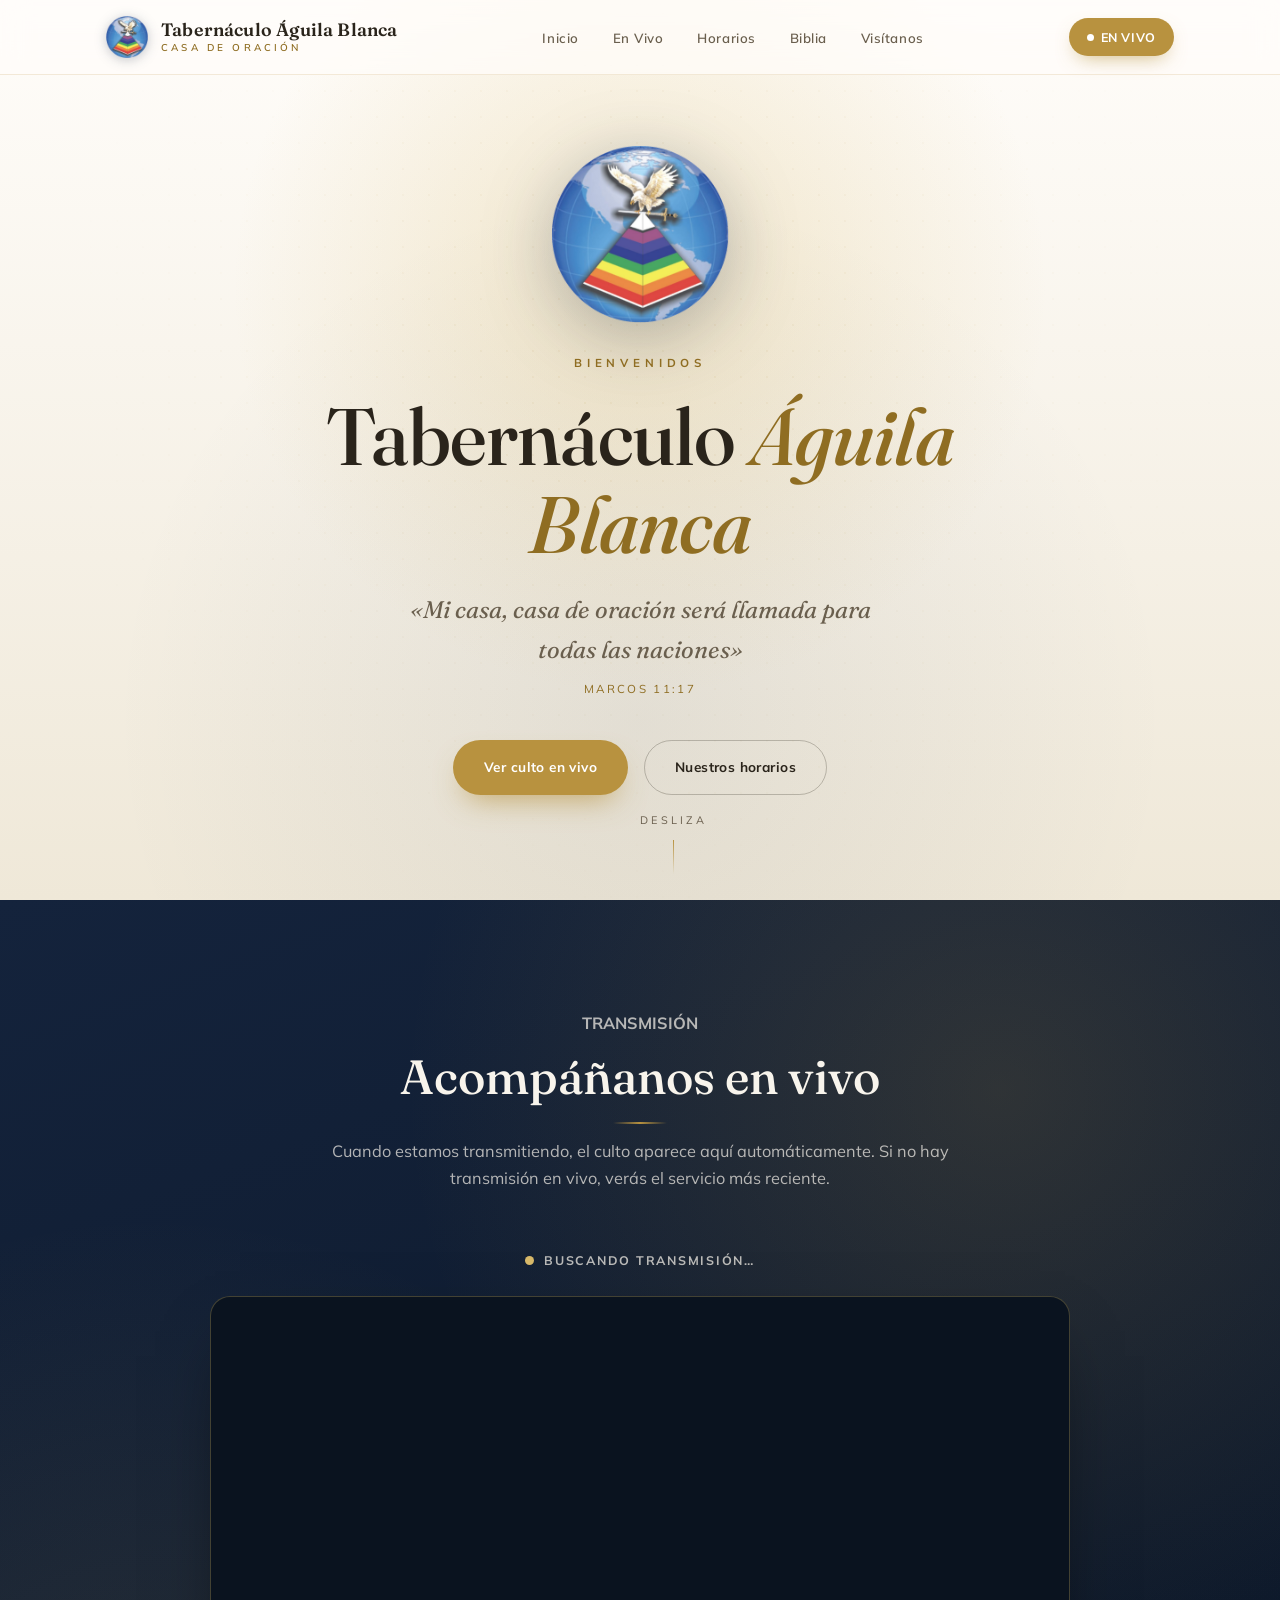
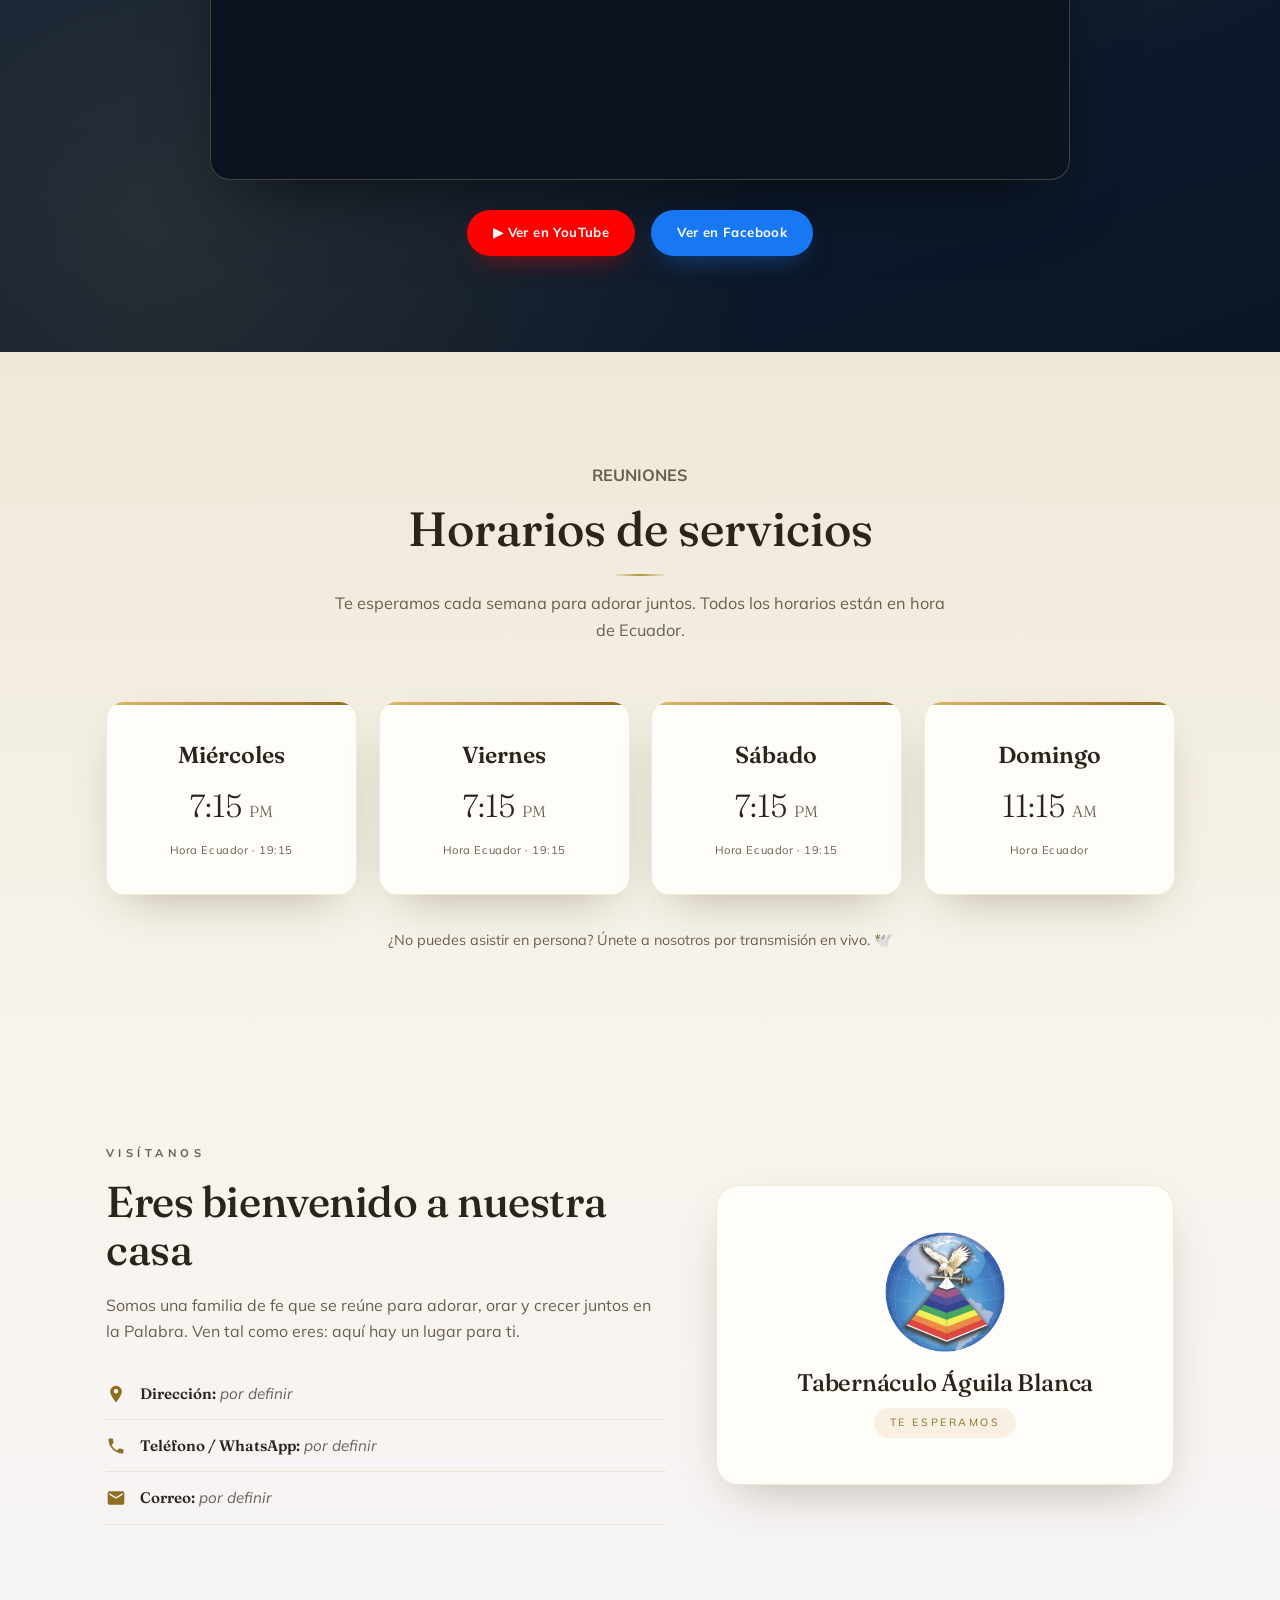
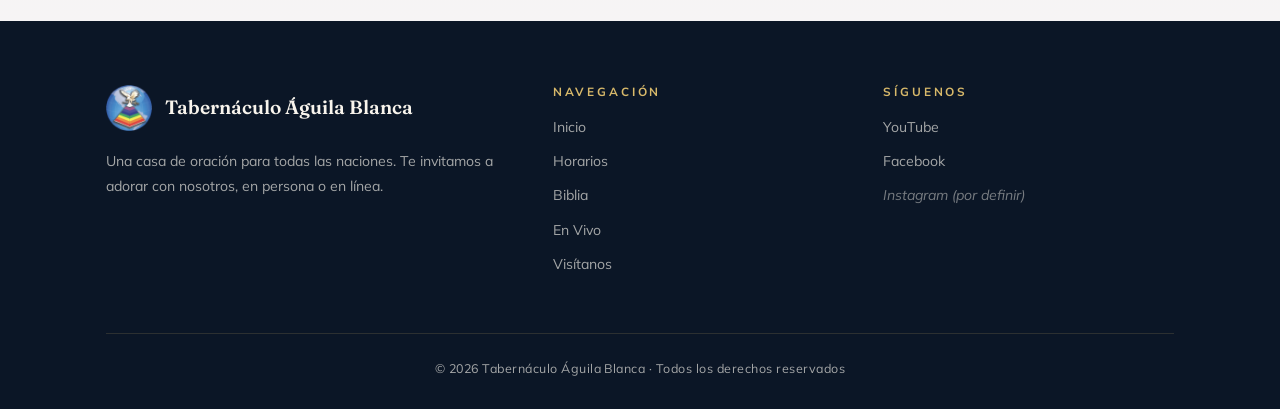
==== index.html @ 8d747c05 "1" ====
<!DOCTYPE html>
<html lang="es">
<head>
<meta charset="UTF-8">
<meta name="viewport" content="width=device-width, initial-scale=1.0">
<title>Tabernáculo Águila Blanca</title>
<link rel="preconnect" href="https://fonts.googleapis.com">
<link rel="preconnect" href="https://fonts.gstatic.com" crossorigin>
<link href="https://fonts.googleapis.com/css2?family=Fraunces:opsz,wght@9..144,300;9..144,400;9..144,500;9..144,600;9..144,700&family=Mulish:wght@300;400;500;600;700&display=swap" rel="stylesheet">
  <link rel="stylesheet" href="css/styles.css">
</head>
<body>

<header>
  <div class="wrap nav">
    <a href="#inicio" class="brand">
      <img src="assets/logo.png" alt="Logo Tabernáculo Águila Blanca">
      <span class="brand-name">Tabernáculo Águila Blanca<span>Casa de oración</span></span>
    </a>
    <nav>
      <ul>
        <li><a href="#inicio">Inicio</a></li>
        <li><a href="#envivo">En Vivo</a></li>
        <li><a href="#horarios">Horarios</a></li>
        <li><a href="biblia.html">Biblia</a></li>
        <li><a href="#visitanos">Visítanos</a></li>
      </ul>
    </nav>
    <a href="#envivo" class="nav-live"><span class="dot"></span> EN VIVO</a>
    <button class="menu-btn" aria-label="Menú">☰</button>
  </div>
</header>

<!-- HERO -->
<section class="hero" id="inicio">
  <div class="hero-inner">
    <img class="hero-logo" src="assets/logo.png" alt="Logo Tabernáculo Águila Blanca">
    <p class="eyebrow">Bienvenidos</p>
    <h1>Tabernáculo <em>Águila Blanca</em></h1>
    <p class="lema">«Mi casa, casa de oración será llamada para todas las naciones»
      <small>Marcos 11:17</small></p>
    <div class="hero-cta">
      <a href="#envivo" class="btn btn-primary">Ver culto en vivo</a>
      <a href="#horarios" class="btn btn-ghost">Nuestros horarios</a>
    </div>
  </div>
  <div class="scroll-hint">Desliza</div>
</section>

<!-- EN VIVO -->
<section class="section" id="envivo">
  <div class="wrap">
    <div class="sec-head reveal">
      <p class="sec-tag">Transmisión</p>
      <h2>Acompáñanos en vivo</h2>
      <div class="divider"></div>
      <p>Cuando estamos transmitiendo, el culto aparece aquí automáticamente. Si no hay transmisión en vivo, verás el servicio más reciente.</p>
    </div>

    <div class="live-status reveal" id="liveStatus">
      <span class="ls-dot"></span><span id="lsText">La transmisión aparecerá aquí</span>
    </div>

    <div class="player reveal">
      <div class="player-frame" id="playerFrame">
        <div class="player-ph" id="playerPh">
          <img src="assets/logo.png" alt="Tabernáculo Águila Blanca">
          <p>Aquí se mostrará el culto: en vivo cuando estemos transmitiendo, o la última prédica cuando el servicio haya terminado.</p>
        </div>
      </div>
    </div>

    <div class="live-actions reveal">
      <a href="#" class="live-btn yt" data-link="youtube">▶ Ver en YouTube</a>
      <a href="#" class="live-btn fb" data-link="facebook">Ver en Facebook</a>
    </div>
  </div>
</section>

<!-- HORARIOS -->
<section class="section" id="horarios">
  <div class="wrap">
    <div class="sec-head reveal">
      <p class="sec-tag">Reuniones</p>
      <h2>Horarios de servicios</h2>
      <div class="divider"></div>
      <p>Te esperamos cada semana para adorar juntos. Todos los horarios están en hora de Ecuador.</p>
    </div>
    <div class="sched">
      <div class="day reveal">
        <div class="dname">Miércoles</div>
        <div class="dtime">7:15 <span>PM</span></div>
        <div class="dzone">Hora Ecuador · 19:15</div>
      </div>
      <div class="day reveal">
        <div class="dname">Viernes</div>
        <div class="dtime">7:15 <span>PM</span></div>
        <div class="dzone">Hora Ecuador · 19:15</div>
      </div>
      <div class="day reveal">
        <div class="dname">Sábado</div>
        <div class="dtime">7:15 <span>PM</span></div>
        <div class="dzone">Hora Ecuador · 19:15</div>
      </div>
      <div class="day reveal">
        <div class="dname">Domingo</div>
        <div class="dtime">11:15 <span>AM</span></div>
        <div class="dzone">Hora Ecuador</div>
      </div>
    </div>
    <p class="sched-note reveal">¿No puedes asistir en persona? Únete a nosotros por transmisión en vivo. 🕊️</p>
  </div>
</section>

<!-- VISITANOS -->
<section class="section" id="visitanos">
  <div class="wrap">
    <div class="visit-grid">
      <div class="reveal">
        <p class="sec-tag">Visítanos</p>
        <h2>Eres bienvenido a nuestra casa</h2>
        <p>Somos una familia de fe que se reúne para adorar, orar y crecer juntos en la Palabra. Ven tal como eres: aquí hay un lugar para ti.</p>
        <ul class="visit-list">
          <li><svg viewBox="0 0 24 24"><path d="M12 2a7 7 0 0 0-7 7c0 5 7 13 7 13s7-8 7-13a7 7 0 0 0-7-7zm0 9.5A2.5 2.5 0 1 1 12 6a2.5 2.5 0 0 1 0 5.5z"/></svg> <span><b>Dirección:</b> <span class="placeholder">por definir</span></span></li>
          <li><svg viewBox="0 0 24 24"><path d="M6.6 10.8a15 15 0 0 0 6.6 6.6l2.2-2.2a1 1 0 0 1 1-.24 11 11 0 0 0 3.5.56 1 1 0 0 1 1 1V20a1 1 0 0 1-1 1A17 17 0 0 1 3 4a1 1 0 0 1 1-1h3.5a1 1 0 0 1 1 1 11 11 0 0 0 .56 3.5 1 1 0 0 1-.25 1z"/></svg> <span><b>Teléfono / WhatsApp:</b> <span class="placeholder">por definir</span></span></li>
          <li><svg viewBox="0 0 24 24"><path d="M20 4H4a2 2 0 0 0-2 2v12a2 2 0 0 0 2 2h16a2 2 0 0 0 2-2V6a2 2 0 0 0-2-2zm0 4-8 5-8-5V6l8 5 8-5z"/></svg> <span><b>Correo:</b> <span class="placeholder">por definir</span></span></li>
        </ul>
      </div>
      <div class="visit-card reveal">
        <img src="assets/logo.png" alt="Logo Tabernáculo Águila Blanca">
        <h3>Tabernáculo Águila Blanca</h3>
        <span class="pill">Te esperamos</span>
      </div>
    </div>
  </div>
</section>

<!-- FOOTER -->
<footer>
  <div class="wrap">
    <div class="foot-grid">
      <div>
        <div class="foot-brand">
          <img src="assets/logo.png" alt="Logo">
          <span class="fn">Tabernáculo Águila Blanca</span>
        </div>
        <p>Una casa de oración para todas las naciones. Te invitamos a adorar con nosotros, en persona o en línea.</p>
      </div>
      <div class="foot-col">
        <h4>Navegación</h4>
        <a href="#inicio">Inicio</a>
        <a href="#horarios">Horarios</a>
        <a href="biblia.html">Biblia</a>
        <a href="#envivo">En Vivo</a>
        <a href="#visitanos">Visítanos</a>
      </div>
      <div class="foot-col">
        <h4>Síguenos</h4>
        <a href="#" data-link="youtube">YouTube</a>
        <a href="#" data-link="facebook">Facebook</a>
        <a href="#" class="placeholder">Instagram (por definir)</a>
      </div>
    </div>
    <div class="foot-bottom">
      © <span id="year"></span> Tabernáculo Águila Blanca · Todos los derechos reservados
    </div>
  </div>
</footer>

<!-- MENÚ MÓVIL -->
<div class="mobile-nav" id="mobileNav" aria-hidden="true">
  <a href="#inicio"    class="mob-link">Inicio</a>
  <a href="#envivo"    class="mob-link">En Vivo</a>
  <a href="#horarios"  class="mob-link">Horarios</a>
  <a href="biblia.html" class="mob-link">Biblia</a>
  <a href="#visitanos" class="mob-link">Visítanos</a>
  <a href="#envivo"    class="mob-live"><span class="dot"></span> Ver en vivo</a>
</div>

<script src="js/main.js"></script>
</body>
</html>
---- css/styles.css ----
:root{
  --pearl-1:#EBE0C6;
  --pearl-2:#EFE8D8;
  --pearl-3:#F8F4EC;
  --pearl-4:#FFFDFA;
  --pearl-5:#F6F4F5;
  --ink:#2a241b;
  --ink-soft:#6a5f4e;
  --gold:#b8923f;
  --gold-deep:#8f6d22;
  --gold-light:#d8b96a;
  --navy:#14233c;
  --navy-2:#0b1626;
  --shadow:0 18px 50px -22px rgba(60,48,20,.4);
}
*{margin:0;padding:0;box-sizing:border-box}
html{scroll-behavior:smooth}
body{
  font-family:'Mulish',sans-serif;
  color:var(--ink);
  background:var(--pearl-3);
  line-height:1.65;
  overflow-x:hidden;
}
h1,h2,h3,h4{font-family:'Fraunces',serif;font-weight:500;line-height:1.1;letter-spacing:-.01em}
img{max-width:100%;display:block}
a{color:inherit;text-decoration:none}
.wrap{max-width:1120px;margin:0 auto;padding:0 26px}

/* ---------- HEADER ---------- */
header{
  position:fixed;top:0;left:0;right:0;z-index:50;
  background:rgba(255,253,250,.72);
  backdrop-filter:blur(14px);
  border-bottom:1px solid rgba(184,146,63,.16);
  transition:padding .3s ease;
}
.nav{display:flex;align-items:center;justify-content:space-between;height:74px}
.brand{display:flex;align-items:center;gap:13px}
.brand img{width:42px;height:42px;filter:drop-shadow(0 2px 6px rgba(20,35,60,.25))}
.brand-name{font-family:'Fraunces',serif;font-size:1.12rem;font-weight:600;letter-spacing:.01em;line-height:1.05}
.brand-name span{display:block;font-family:'Mulish',sans-serif;font-size:.62rem;font-weight:600;letter-spacing:.32em;text-transform:uppercase;color:var(--gold-deep);margin-top:2px}
nav ul{display:flex;gap:34px;list-style:none}
nav a{font-size:.83rem;font-weight:600;letter-spacing:.04em;color:var(--ink-soft);position:relative;padding:4px 0;transition:color .25s}
nav a::after{content:"";position:absolute;left:0;bottom:-2px;width:0;height:1.5px;background:var(--gold);transition:width .3s}
nav a:hover{color:var(--ink)}
nav a:hover::after{width:100%}
.nav-live{display:inline-flex;align-items:center;gap:7px;background:var(--gold);color:#fff;padding:9px 18px;border-radius:50px;font-size:.78rem;font-weight:700;letter-spacing:.05em;box-shadow:0 8px 20px -8px rgba(184,146,63,.7);transition:transform .25s,box-shadow .25s}
.nav-live:hover{transform:translateY(-2px);box-shadow:0 12px 26px -8px rgba(184,146,63,.8);color:#fff}
.nav-live .dot{width:7px;height:7px;border-radius:50%;background:#fff;animation:pulse 1.6s infinite}
@keyframes pulse{0%,100%{opacity:1}50%{opacity:.3}}
.menu-btn{display:none;background:none;border:none;cursor:pointer;font-size:1.5rem;color:var(--ink)}

/* ---------- HERO ---------- */
.hero{
  position:relative;
  min-height:100vh;
  display:flex;align-items:center;justify-content:center;text-align:center;
  padding:130px 26px 90px;
  background:
    radial-gradient(circle at 50% 32%, rgba(216,185,106,.30), transparent 46%),
    radial-gradient(circle at 50% 80%, rgba(20,35,60,.07), transparent 55%),
    linear-gradient(180deg,var(--pearl-4),var(--pearl-2));
  overflow:hidden;
}
.hero::before{
  content:"";position:absolute;inset:0;
  background-image:radial-gradient(rgba(184,146,63,.08) 1px,transparent 1px);
  background-size:26px 26px;
  -webkit-mask-image:radial-gradient(circle at 50% 40%,#000,transparent 70%);
  mask-image:radial-gradient(circle at 50% 40%,#000,transparent 70%);
}
.hero-inner{position:relative;z-index:2;max-width:760px}
.hero-logo{
  width:178px;height:178px;margin:0 auto 30px;
  filter:drop-shadow(0 14px 34px rgba(20,35,60,.28));
  animation:floaty 6s ease-in-out infinite,fadeUp 1s ease both;
}
@keyframes floaty{0%,100%{transform:translateY(0)}50%{transform:translateY(-12px)}}
.eyebrow{font-size:.72rem;font-weight:700;letter-spacing:.42em;text-transform:uppercase;color:var(--gold-deep);margin-bottom:20px;animation:fadeUp 1s .15s ease both}
.hero h1{font-size:clamp(2.6rem,7vw,5rem);font-weight:500;animation:fadeUp 1s .3s ease both}
.hero h1 em{font-style:italic;color:var(--gold-deep)}
.lema{font-family:'Fraunces',serif;font-style:italic;font-size:clamp(1.05rem,2.4vw,1.5rem);color:var(--ink-soft);margin:22px auto 0;max-width:520px;animation:fadeUp 1s .45s ease both}
.lema small{display:block;font-style:normal;font-family:'Mulish',sans-serif;font-size:.72rem;letter-spacing:.2em;text-transform:uppercase;color:var(--gold-deep);margin-top:10px}
.hero-cta{display:flex;gap:16px;justify-content:center;flex-wrap:wrap;margin-top:42px;animation:fadeUp 1s .6s ease both}
.btn{display:inline-flex;align-items:center;gap:9px;padding:15px 30px;border-radius:50px;font-weight:700;font-size:.85rem;letter-spacing:.03em;cursor:pointer;transition:transform .25s,box-shadow .25s,background .25s;border:1.5px solid transparent}
.btn-primary{background:var(--gold);color:#fff;box-shadow:0 14px 30px -12px rgba(184,146,63,.8)}
.btn-primary:hover{transform:translateY(-3px);box-shadow:0 18px 38px -12px rgba(184,146,63,.9);color:#fff}
.btn-ghost{background:transparent;border-color:rgba(42,36,27,.25);color:var(--ink)}
.btn-ghost:hover{transform:translateY(-3px);border-color:var(--gold);color:var(--gold-deep)}
@keyframes fadeUp{from{opacity:0;transform:translateY(26px)}to{opacity:1;transform:translateY(0)}}
.scroll-hint{position:absolute;bottom:26px;left:50%;transform:translateX(-50%);font-size:.68rem;letter-spacing:.3em;text-transform:uppercase;color:var(--ink-soft);z-index:2;animation:fadeUp 1s 1s ease both}
.scroll-hint::after{content:"";display:block;width:1px;height:34px;margin:10px auto 0;background:linear-gradient(var(--gold),transparent)}

/* ---------- SECTION SHELL ---------- */
section{position:relative}
.section{padding:96px 0}
.sec-head{text-align:center;max-width:620px;margin:0 auto 58px}
.sec-tag{font-size:.7rem;font-weight:700;letter-spacing:.4em;text-transform:uppercase;color:var(--gold-deep);margin-bottom:14px}
.sec-head h2{font-size:clamp(2rem,4.5vw,3rem)}
.sec-head p{color:var(--ink-soft);margin-top:14px;font-size:1.02rem}
.divider{width:54px;height:2px;background:linear-gradient(90deg,transparent,var(--gold),transparent);margin:18px auto 0}

/* ---------- HORARIOS ---------- */
#horarios{background:linear-gradient(180deg,var(--pearl-2),var(--pearl-3))}
.sched{display:grid;grid-template-columns:repeat(4,1fr);gap:22px}
.day{
  background:var(--pearl-4);
  border:1px solid rgba(184,146,63,.18);
  border-radius:18px;
  padding:34px 22px;
  text-align:center;
  position:relative;
  box-shadow:var(--shadow);
  transition:transform .35s,box-shadow .35s;
  overflow:hidden;
}
.day::before{content:"";position:absolute;top:0;left:0;right:0;height:3px;background:linear-gradient(90deg,var(--gold-light),var(--gold),var(--gold-deep))}
.day:hover{transform:translateY(-8px);box-shadow:0 28px 60px -24px rgba(60,48,20,.55)}
.day .dname{font-family:'Fraunces',serif;font-size:1.45rem;font-weight:600;margin-bottom:6px}
.day .dlabel{font-size:.66rem;letter-spacing:.24em;text-transform:uppercase;color:var(--gold-deep);margin-bottom:20px}
.day .dtime{font-family:'Fraunces',serif;font-size:2rem;font-weight:300;color:var(--ink)}
.day .dtime span{font-size:1rem;color:var(--ink-soft)}
.day .dzone{font-size:.7rem;color:var(--ink-soft);margin-top:8px;letter-spacing:.05em}
.sched-note{text-align:center;margin-top:34px;font-size:.9rem;color:var(--ink-soft)}

/* ---------- EN VIVO ---------- */
#envivo{
  background:linear-gradient(160deg,var(--navy),var(--navy-2));
  color:var(--pearl-3);
  overflow:hidden;
}
#envivo::before{
  content:"";position:absolute;inset:0;
  background:radial-gradient(circle at 78% 18%,rgba(184,146,63,.18),transparent 45%),
            radial-gradient(circle at 12% 88%,rgba(216,185,106,.12),transparent 42%);
}
#envivo .wrap{position:relative;z-index:2}
#envivo .sec-tag{color:var(--gold-light)}
#envivo .sec-head h2{color:var(--pearl-3)}
#envivo .sec-head p{color:rgba(248,244,236,.7)}
.live-grid{display:grid;grid-template-columns:1fr 1fr;gap:26px;max-width:760px;margin:0 auto}
.live-card{
  background:rgba(255,253,250,.05);
  border:1px solid rgba(216,185,106,.22);
  border-radius:20px;
  padding:40px 30px;
  text-align:center;
  transition:transform .35s,background .35s,border-color .35s;
}
.live-card:hover{transform:translateY(-6px);background:rgba(255,253,250,.09);border-color:var(--gold-light)}
.live-icon{width:58px;height:58px;margin:0 auto 20px;display:flex;align-items:center;justify-content:center;border-radius:50%;background:rgba(216,185,106,.14)}
.live-icon svg{width:30px;height:30px;fill:var(--gold-light)}
.live-card h3{font-size:1.4rem;color:var(--pearl-3);margin-bottom:8px}
.live-card p{font-size:.86rem;color:rgba(248,244,236,.6);margin-bottom:24px}
.live-btn{display:inline-flex;align-items:center;gap:8px;padding:12px 26px;border-radius:50px;font-weight:700;font-size:.82rem;letter-spacing:.03em;background:var(--gold);color:#fff;transition:transform .25s,box-shadow .25s}
.live-btn:hover{transform:translateY(-2px);box-shadow:0 12px 26px -10px rgba(216,185,106,.7);color:#fff}
.live-status{display:flex;align-items:center;justify-content:center;gap:10px;margin:0 auto 26px;font-size:.78rem;font-weight:700;letter-spacing:.14em;text-transform:uppercase;color:rgba(248,244,236,.72)}
.live-status .ls-dot{width:9px;height:9px;border-radius:50%;background:var(--gold-light)}
.live-status.is-live{color:#ff7a7a}
.live-status.is-live .ls-dot{background:#ff3b3b;animation:livePulse 1.4s infinite}
@keyframes livePulse{0%{box-shadow:0 0 0 0 rgba(255,59,59,.55)}70%{box-shadow:0 0 0 12px rgba(255,59,59,0)}100%{box-shadow:0 0 0 0 rgba(255,59,59,0)}}
.player{max-width:860px;margin:0 auto}
.player-frame{position:relative;width:100%;aspect-ratio:16/9;border-radius:20px;overflow:hidden;border:1px solid rgba(216,185,106,.28);box-shadow:0 30px 70px -30px rgba(0,0,0,.7);background:#0a131f}
.player-frame iframe{position:absolute;inset:0;width:100%;height:100%;border:0}
.player-ph{position:absolute;inset:0;display:flex;flex-direction:column;align-items:center;justify-content:center;text-align:center;padding:30px;gap:16px}
.player-ph img{width:84px;height:84px;opacity:.92;filter:drop-shadow(0 6px 16px rgba(0,0,0,.5))}
.player-ph p{font-size:.9rem;color:rgba(248,244,236,.6);max-width:380px;line-height:1.7}
.live-actions{display:flex;gap:16px;justify-content:center;flex-wrap:wrap;margin-top:30px}
.live-btn.yt{background:#ff0000;box-shadow:0 12px 26px -12px rgba(255,0,0,.55)}
.live-btn.yt:hover{box-shadow:0 16px 30px -12px rgba(255,0,0,.7)}
.live-btn.fb{background:#1877f2;box-shadow:0 12px 26px -12px rgba(24,119,242,.55)}
.live-btn.fb:hover{box-shadow:0 16px 30px -12px rgba(24,119,242,.7)}

/* ---------- VISITANOS ---------- */
#visitanos{background:linear-gradient(180deg,var(--pearl-3),var(--pearl-5))}
.visit-grid{display:grid;grid-template-columns:1.1fr .9fr;gap:50px;align-items:center}
.visit-grid h2{font-size:clamp(1.9rem,4vw,2.7rem);margin-bottom:18px}
.visit-grid p{color:var(--ink-soft);margin-bottom:16px}
.visit-list{list-style:none;margin-top:24px}
.visit-list li{display:flex;align-items:center;gap:14px;padding:13px 0;border-bottom:1px solid rgba(184,146,63,.16);font-size:.95rem}
.visit-list li b{font-family:'Fraunces',serif;font-weight:600}
.visit-list svg{width:20px;height:20px;fill:var(--gold-deep);flex-shrink:0}
.visit-card{
  background:var(--pearl-4);border:1px solid rgba(184,146,63,.2);
  border-radius:22px;padding:46px 36px;box-shadow:var(--shadow);text-align:center;
}
.visit-card img{width:120px;height:120px;margin:0 auto 18px}
.visit-card h3{font-size:1.5rem;margin-bottom:6px}
.visit-card .pill{display:inline-block;font-size:.66rem;letter-spacing:.24em;text-transform:uppercase;color:var(--gold-deep);background:rgba(184,146,63,.12);padding:6px 16px;border-radius:50px;margin-top:6px}

/* ---------- FOOTER ---------- */
footer{background:var(--navy-2);color:rgba(248,244,236,.65);padding:64px 0 30px}
.foot-grid{display:grid;grid-template-columns:1.4fr 1fr 1fr;gap:40px;margin-bottom:46px}
.foot-brand{display:flex;align-items:center;gap:13px;margin-bottom:18px}
.foot-brand img{width:46px;height:46px}
.foot-brand .fn{font-family:'Fraunces',serif;font-size:1.2rem;color:var(--pearl-3);font-weight:600}
footer p{font-size:.88rem;line-height:1.8}
.foot-col h4{color:var(--gold-light);font-family:'Mulish',sans-serif;font-size:.74rem;letter-spacing:.24em;text-transform:uppercase;margin-bottom:18px;font-weight:700}
.foot-col a{display:block;font-size:.88rem;margin-bottom:11px;color:rgba(248,244,236,.65);transition:color .25s}
.foot-col a:hover{color:var(--gold-light)}
.foot-bottom{border-top:1px solid rgba(216,185,106,.16);padding-top:24px;text-align:center;font-size:.78rem;letter-spacing:.04em}
.placeholder{opacity:.7;font-style:italic}

/* ─── PREMIUM REVEAL SYSTEM ─── */
.reveal {
  opacity: 0;
  transform: translateY(44px);
  transition:
    opacity 1.05s cubic-bezier(.16,1,.3,1),
    transform 1.15s cubic-bezier(.16,1,.3,1),
    filter 1s ease;
  will-change: opacity, transform;
}
.reveal.in { opacity: 1; transform: none !important; filter: none !important; }

/* Variantes */
.reveal.v-left  { transform: translateX(-64px); }
.reveal.v-right { transform: translateX(64px); }
.reveal.v-scale { transform: scale(0.88) translateY(16px); }
.reveal.v-blur  { filter: blur(12px); transform: translateY(22px); }
.reveal.v-fade  { transform: none; }

/* Hijos animados en stagger (dentro de sec-head) */
.ac {
  opacity: 0;
  transform: translateY(28px);
  transition:
    opacity .85s cubic-bezier(.16,1,.3,1),
    transform  .95s cubic-bezier(.16,1,.3,1),
    letter-spacing 1.2s cubic-bezier(.16,1,.3,1),
    filter .8s ease;
  will-change: opacity, transform;
}
.ac.in { opacity: 1; transform: none !important; filter: none !important; letter-spacing: inherit !important; }

/* sec-tag: letra comprimida al entrar */
.sec-tag.ac { letter-spacing: .7em; }

/* Divider: dibujado desde cero */
.divider {
  width: 0 !important;
  opacity: 0;
  transition: width 1.2s cubic-bezier(.16,1,.3,1) .15s, opacity .5s ease .15s;
}
.divider.in { width: 54px !important; opacity: 1; }

/* Hover 3-D suave en tarjetas de horario */
.day { transform-style: preserve-3d; transition: transform .5s cubic-bezier(.16,1,.3,1), box-shadow .5s ease; }
.day:hover { transform: translateY(-10px) rotateX(2deg); }

/* ═══════════════════════════════════════════════════════
   MENÚ MÓVIL
═══════════════════════════════════════════════════════ */
.mobile-nav {
  position: fixed;
  top: 74px; left: 0; right: 0;
  z-index: 48;
  background: rgba(255,253,250,.97);
  backdrop-filter: blur(20px);
  -webkit-backdrop-filter: blur(20px);
  border-bottom: 1px solid rgba(184,146,63,.15);
  padding: 0 26px;
  max-height: 0;
  overflow: hidden;
  transition: max-height .45s cubic-bezier(.16,1,.3,1);
  box-shadow: 0 18px 40px -10px rgba(60,48,20,.15);
}
.mobile-nav.open { max-height: 440px; }
.mob-link {
  display: block;
  padding: 15px 0;
  font-family: 'Fraunces', serif;
  font-size: 1.12rem;
  font-weight: 500;
  color: var(--ink);
  border-bottom: 1px solid rgba(184,146,63,.1);
  transition: color .2s, padding-left .25s;
}
.mob-link:hover { color: var(--gold-deep); padding-left: 8px; }
.mob-link:last-of-type { border-bottom: none; }
.mob-live {
  display: flex;
  align-items: center;
  justify-content: center;
  gap: 8px;
  margin: 18px 0 26px;
  padding: 14px;
  background: var(--gold);
  color: #fff;
  border-radius: 50px;
  font-size: .82rem;
  font-weight: 700;
  letter-spacing: .05em;
  box-shadow: 0 8px 20px -8px rgba(184,146,63,.7);
}

/* ═══════════════════════════════════════════════════════
   RESPONSIVE
═══════════════════════════════════════════════════════ */

/* Deshabilitar 3-D hover en táctil */
@media (hover: none) {
  .day:hover { transform: none; box-shadow: var(--shadow); }
  .live-card:hover { transform: none; }
  .btn-primary:hover, .btn-ghost:hover { transform: none; }
}

/* ── Tablet (≤ 900px) ── */
@media (max-width: 900px) {
  .section { padding: 80px 0; }
  .sched { grid-template-columns: repeat(2,1fr); gap: 18px; }
  .visit-grid { grid-template-columns: 1fr; gap: 36px; }
  .visit-card { max-width: 480px; margin: 0 auto; }
  .foot-grid { grid-template-columns: 1fr 1fr; }
}

/* ── Móvil grande (≤ 680px) ── */
@media (max-width: 680px) {
  /* Header */
  nav ul, .nav-live { display: none; }
  .menu-btn { display: flex; align-items: center; justify-content: center; }

  /* Hero */
  .hero { padding: 108px 22px 70px; }
  .hero-logo { width: 130px; height: 130px; margin-bottom: 22px; }
  .lema { font-size: 1.02rem; }
  .hero-cta { flex-direction: column; align-items: stretch; gap: 12px; padding: 0 20px; }
  .btn { justify-content: center; padding: 15px 22px; width: 100%; font-size: .9rem; }

  /* Secciones */
  .section { padding: 64px 0; }
  .sec-head { margin-bottom: 40px; }
  .sec-head h2 { font-size: clamp(1.75rem, 7vw, 2.2rem); }
  .sec-head p { font-size: .95rem; }

  /* Horarios */
  .sched { grid-template-columns: 1fr 1fr; gap: 13px; }
  .day { padding: 24px 16px; border-radius: 14px; }
  .day .dname { font-size: 1.15rem; }
  .day .dtime { font-size: 1.65rem; }

  /* En Vivo */
  .player-frame { border-radius: 14px; }
  .live-actions { flex-direction: column; align-items: stretch; gap: 10px; padding: 0 6px; }
  .live-btn { justify-content: center; }

  /* Visítanos */
  .visit-card { order: -1; padding: 34px 24px; }
  .visit-card img { width: 90px; height: 90px; }
  .visit-list li { font-size: .9rem; gap: 10px; }

  /* Footer */
  .foot-grid { grid-template-columns: 1fr; text-align: center; gap: 28px; }
  .foot-brand { justify-content: center; }
  footer { padding: 52px 0 24px; }

  /* Animaciones suavizadas en móvil */
  .reveal { transform: translateY(26px); }
  .reveal.v-left, .reveal.v-right { transform: translateY(26px); }
}

/* ── Móvil pequeño (≤ 480px) ── */
@media (max-width: 480px) {
  .wrap { padding: 0 18px; }
  .hero { padding: 96px 18px 60px; }
  .hero-logo { width: 108px; height: 108px; }
  .brand-name { font-size: 1rem; }
  .brand-name span { display: none; }

  /* Horarios: fila horizontal compacta */
  .sched { grid-template-columns: 1fr; gap: 10px; }
  .day {
    display: flex;
    flex-wrap: wrap;
    align-items: center;
    padding: 18px 20px;
    text-align: left;
    border-radius: 14px;
    gap: 2px 0;
  }
  .day .dname { flex: 1 0 60%; font-size: 1.05rem; margin-bottom: 0; }
  .day .dtime { flex: 0 0 auto; font-size: 1.55rem; font-weight: 400; text-align: right; }
  .day .dtime span { font-size: .85rem; }
  .day .dzone { flex: 1 0 100%; font-size: .64rem; }

  /* Secciones */
  .section { padding: 52px 0; }
  .sec-head { padding: 0 6px; margin-bottom: 32px; }

  /* En Vivo */
  .player { padding: 0 4px; }

  /* Footer */
  .foot-grid { gap: 22px; }
  .foot-col a { display: inline-block; margin: 0 5px 10px; }
  .foot-bottom { font-size: .72rem; }
}
/* ---------- BIBLIA ---------- */
#biblia{background:linear-gradient(180deg,var(--pearl-2),var(--pearl-4))}
.bible{max-width:820px;margin:0 auto}
.bible-bar{display:flex;justify-content:space-between;align-items:flex-end;gap:18px;flex-wrap:wrap;margin-bottom:22px}
.bible-selects{display:flex;gap:16px;flex-wrap:wrap}
.bsel{display:flex;flex-direction:column;gap:7px;font-size:.64rem;letter-spacing:.2em;text-transform:uppercase;color:var(--gold-deep);font-weight:700}
.bsel select{font-family:'Mulish',sans-serif;font-size:.98rem;letter-spacing:0;text-transform:none;color:var(--ink);background:var(--pearl-4);border:1px solid rgba(184,146,63,.32);border-radius:12px;padding:11px 16px;cursor:pointer;min-width:190px;font-weight:600;box-shadow:0 6px 16px -12px rgba(60,48,20,.45);transition:border-color .2s}
.bsel-chap select{min-width:90px}
.bsel select:focus{outline:none;border-color:var(--gold)}
.bible-nav{display:flex;gap:10px}
.bnav{width:46px;height:46px;border-radius:12px;border:1px solid rgba(184,146,63,.32);background:var(--pearl-4);color:var(--gold-deep);font-size:1.6rem;line-height:1;cursor:pointer;transition:.25s;box-shadow:0 6px 16px -12px rgba(60,48,20,.45)}
.bnav:hover{background:var(--gold);color:#fff;border-color:var(--gold);transform:translateY(-2px)}
.bnav:disabled{opacity:.35;cursor:default;transform:none;background:var(--pearl-4);color:var(--gold-deep)}
.bible-reader{background:var(--pearl-4);border:1px solid rgba(184,146,63,.2);border-radius:20px;padding:38px 42px;box-shadow:var(--shadow);max-height:620px;overflow-y:auto}
.bible-reader::-webkit-scrollbar{width:10px}
.bible-reader::-webkit-scrollbar-thumb{background:rgba(184,146,63,.4);border-radius:10px}
.bible-ref{font-family:'Fraunces',serif;font-size:1.7rem;font-weight:600;margin-bottom:24px;color:var(--ink);border-bottom:1px solid rgba(184,146,63,.2);padding-bottom:14px}
.verse{margin-bottom:13px;font-size:1.07rem;line-height:1.85;color:#3a3329}
.verse .vn{font-family:'Fraunces',serif;font-weight:600;color:var(--gold-deep);font-size:.72rem;vertical-align:super;margin-right:7px}
.bible-loading{text-align:center;color:var(--ink-soft);padding:50px 0;font-style:italic}
.bible-foot{text-align:center;font-size:.76rem;color:var(--ink-soft);margin-top:16px;letter-spacing:.03em}
@media(max-width:560px){
  .bible-bar{flex-direction:column;align-items:stretch}
  .bible-selects{flex-direction:column}
  .bsel select,.bsel-chap select{min-width:0;width:100%}
  .bible-nav{justify-content:center}
  .bible-reader{padding:28px 22px}
}

/* ---------- PÁGINA BIBLIA ---------- */
.bible-page{padding-top:128px;min-height:100vh}
nav a.active{color:var(--ink)}
nav a.active::after{width:100%}


/* =========================================
   BARRA DE NAVEGACIÓN DE LA BIBLIA
========================================= */

/* Contenedor principal: estilo de "panel de control" */
.bible-bar {
  display: flex;
  flex-wrap: wrap;
  justify-content: space-between;
  align-items: center;
  background-color: #ffffff;
  padding: 20px 30px;
  border-radius: 12px;
  box-shadow: 0 8px 24px rgba(0, 0, 0, 0.04);
  border: 1px solid #eaeaea;
  margin-bottom: 30px;
  gap: 20px;
}

/* Contenedor de los selectores (Libro y Capítulo) */
/* =========================================
   SELECTOR PERSONALIZADO (CUSTOM SELECT)
========================================= */

/* Ocultar el select original por completo */
.bsel select {
  display: none;
}

/* Contenedor del nuevo selector */
.custom-select-wrapper {
  position: relative;
  user-select: none;
  width: 100%;
  margin-top: 8px;
}

/* La "caja" que el usuario ve y hace clic */
.custom-select {
  background-color: #fbfbfb;
  border: 1px solid #ddd;
  border-radius: 8px;
  padding: 12px 45px 12px 16px;
  font-family: 'Fraunces', serif;
  font-size: 1.15rem;
  font-weight: 500;
  color: #222;
  cursor: pointer;
  transition: all 0.3s ease;
  position: relative;
  white-space: nowrap;
  overflow: hidden;
  text-overflow: ellipsis;
}

/* Efecto hover de la caja */
.custom-select:hover {
  border-color: #444;
  background-color: #fff;
}

/* Flecha animada (SVG) */
.custom-select::after {
  content: '';
  position: absolute;
  right: 16px;
  top: 50%;
  transform: translateY(-50%);
  width: 16px;
  height: 16px;
  /* Icono de flecha limpio */
  background-image: url("data:image/svg+xml;charset=US-ASCII,%3Csvg%20xmlns%3D%22http%3A%2F%2Fwww.w3.org%2F2000%2Fsvg%22%20width%3D%2224%22%20height%3D%2224%22%20viewBox%3D%220%200%2024%2024%22%20fill%3D%22none%22%20stroke%3D%22%23555%22%20stroke-width%3D%222%22%20stroke-linecap%3D%22round%22%20stroke-linejoin%3D%22round%22%3E%3Cpolyline%20points%3D%226%209%2012%2015%2018%209%22%3E%3C%2Fpolyline%3E%3C%2Fsvg%3E");
  background-size: cover;
  transition: transform 0.3s ease;
}

/* Girar flecha al abrir */
.custom-select.open::after {
  transform: translateY(-50%) rotate(180deg);
}

/* EL MENÚ DESPLEGABLE (La lista bonita) */
.custom-options {
  position: absolute;
  top: 100%;
  left: 0;
  min-width: 100%;
  background-color: #ffffff;
  border: 1px solid #eaeaea;
  border-radius: 8px;
  margin-top: 8px;
  box-shadow: 0 10px 30px rgba(0,0,0,0.1);
  z-index: 99;
  max-height: 320px;
  overflow-y: auto;
  opacity: 0;
  visibility: hidden;
  transform: translateY(-10px);
  transition: all 0.2s ease;
}

/* Mostrar el menú */
.custom-options.open {
  opacity: 1;
  visibility: visible;
  transform: translateY(0);
}

/* Cada libro/capítulo dentro de la lista */
.custom-option {
  padding: 12px 18px;
  font-family: 'Fraunces', serif;
  font-size: 1.1rem;
  color: #444;
  cursor: pointer;
  transition: background 0.2s ease, color 0.2s ease, padding-left 0.2s ease;
  border-bottom: 1px solid #f5f5f5;
}

.custom-option:last-child {
  border-bottom: none;
}

/* Efecto al pasar el ratón por los libros (puedes ajustar este color) */
.custom-option:hover {
  background-color: #f9f4ed; /* Un tono crema elegante */
  color: #8c6b32; /* Tono dorado/bronce */
  padding-left: 24px; /* Pequeño salto a la derecha al hacer hover */
}

/* Scrollbar personalizado para la lista */
.custom-options::-webkit-scrollbar {
  width: 6px;
}
.custom-options::-webkit-scrollbar-track {
  background: #f1f1f1;
  border-radius: 0 8px 8px 0;
}
.custom-options::-webkit-scrollbar-thumb {
  background: #ccc;
  border-radius: 10px;
}
.custom-options::-webkit-scrollbar-thumb:hover {
  background: #aaa;
}

/* Estilo de las etiquetas (labels) */
.bsel {
  display: flex;
  flex-direction: column;
  font-family: 'Mulish', sans-serif;
  font-size: 0.8rem;
  font-weight: 700;
  color: #888;
  text-transform: uppercase;
  letter-spacing: 1px;
}

/* Personalización profunda de los <select> */
.bsel select {
  /* Elimina el estilo feo por defecto de Windows/Mac/Móvil */
  appearance: none;
  -webkit-appearance: none;
  -moz-appearance: none;
  
  /* Diseño del cajón */
  background-color: #fbfbfb;
  border: 1px solid #ddd;
  border-radius: 8px;
  padding: 12px 45px 12px 16px;
  margin-top: 8px;
  
  /* Tipografía: Fraunces da un toque elegante y bíblico */
  font-family: 'Fraunces', serif;
  font-size: 1.15rem;
  font-weight: 500;
  color: #222;
  cursor: pointer;
  transition: all 0.3s ease;
  
  /* Flecha personalizada dibujada con SVG */
  background-image: url("data:image/svg+xml;charset=US-ASCII,%3Csvg%20xmlns%3D%22http%3A%2F%2Fwww.w3.org%2F2000%2Fsvg%22%20width%3D%2224%22%20height%3D%2224%22%20viewBox%3D%220%200%2024%2024%22%20fill%3D%22none%22%20stroke%3D%22%23555%22%20stroke-width%3D%222%22%20stroke-linecap%3D%22round%22%20stroke-linejoin%3D%22round%22%3E%3Cpolyline%20points%3D%226%209%2012%2015%2018%209%22%3E%3C%2Fpolyline%3E%3C%2Fsvg%3E");
  background-repeat: no-repeat;
  background-position: right 16px center;
  background-size: 16px;
}

/* Efectos al pasar el ratón o hacer clic en el select */
.bsel select:hover,
.bsel select:focus {
  border-color: #444;
  outline: none;
  background-color: #fff;
  box-shadow: 0 0 0 3px rgba(0, 0, 0, 0.05);
}

/* Botones de navegación (Anterior / Siguiente) */
.bible-nav {
  display: flex;
  gap: 12px;
}

.bnav {
  background-color: #f4f4f4;
  border: 1px solid #ddd;
  border-radius: 50%;
  width: 48px;
  height: 48px;
  font-size: 1.5rem;
  display: flex;
  align-items: center;
  justify-content: center;
  color: #444;
  cursor: pointer;
  transition: all 0.3s ease;
  font-family: 'Mulish', sans-serif;
  line-height: 1;
}

.bnav:hover {
  background-color: #222;
  color: #fff;
  border-color: #222;
  transform: translateY(-2px); /* Pequeño salto visual */
}

/* Ajustes para teléfonos móviles */
@media (max-width: 600px) {
  .bible-bar {
    flex-direction: column;
    align-items: stretch;
    padding: 15px;
  }
  
  .bible-selects {
    flex-direction: column;
    gap: 15px;
  }
  
  .bible-nav {
    justify-content: space-between;
    margin-top: 10px;
  }
  
  .bnav {
    flex: 1;
    border-radius: 8px; /* Botones cuadrados en móvil para que sean más fáciles de tocar */
  }
}

/* Asegurar que el label no corte la lista desplegable */
.bsel {
  overflow: visible !important;
}

/* Darle prioridad visual (z-index) alta al contenedor */
.custom-select-wrapper {
  position: relative;
  user-select: none;
  width: 100%;
  margin-top: 8px;
  z-index: 100;
}

/* Selector de libro: ancho mínimo para que no se corten los nombres */
.bsel:not(.bsel-chap) {
  min-width: 230px;
}

/* Versículos clicables */
.verse {
  cursor: pointer;
  border-radius: 8px;
  padding: 4px 8px;
  margin-left: -8px;
  transition: background 0.2s ease;
}
.verse:hover {
  background: rgba(184,146,63,.1);
}

/* =========================================
   LECTOR INMERSIVO — PAGINADO HORIZONTAL
========================================= */
.reader-fullscreen {
  position: fixed;
  inset: 0;
  z-index: 999;
  background: var(--navy-2);
  display: flex;
  flex-direction: column;
  opacity: 0;
  visibility: hidden;
  transition: opacity 0.35s ease, visibility 0.35s ease;
}
.reader-fullscreen.open { opacity: 1; visibility: visible; }
.reader-fullscreen:fullscreen,
.reader-fullscreen:-webkit-full-screen { width: 100vw; height: 100vh; background: var(--navy-2); }

/* Cerrar */
.rfs-close {
  position: absolute;
  top: 18px;
  right: 22px;
  z-index: 20;
  background: rgba(255,255,255,.07);
  border: 1px solid rgba(255,255,255,.12);
  border-radius: 50%;
  width: 40px;
  height: 40px;
  font-size: 1rem;
  color: rgba(255,255,255,.45);
  cursor: pointer;
  display: flex;
  align-items: center;
  justify-content: center;
  transition: background .2s, color .2s;
}
.rfs-close:hover { background: rgba(184,146,63,.22); color: #fff; border-color: rgba(184,146,63,.4); }

/* Zona de scroll vertical */
.rfs-body {
  flex: 1;
  overflow-y: auto;
  overflow-x: hidden;
}
.rfs-body::-webkit-scrollbar { width: 4px; }
.rfs-body::-webkit-scrollbar-thumb { background: rgba(184,146,63,.22); border-radius: 10px; }

/* Texto a pantalla casi completa */
.rfs-inner {
  max-width: 100%;
  margin: 0;
  padding: 64px 6vw 140px;
}

/* Título del capítulo */
.rfs-inner .bible-ref {
  font-family: 'Mulish', sans-serif;
  font-size: .7rem;
  font-weight: 700;
  letter-spacing: .25em;
  text-transform: uppercase;
  color: rgba(184,146,63,.6);
  border: none;
  padding: 0;
  margin-bottom: 60px;
}

/* Versículos — texto gigante y justificado */
.rfs-inner .verse {
  font-family: 'Fraunces', serif;
  font-size: clamp(2rem, 4.2vw, 4rem);
  font-weight: 300;
  line-height: 1.3;
  text-align: justify;
  color: rgba(255,253,245,.55);
  margin: 0;
  padding: 28px 0;
  cursor: default;
  transition: color .3s;
  border: none;
  background: none;
  border-radius: 0;
  margin-left: 0;
}
.rfs-inner .verse + .verse {
  border-top: 1px solid rgba(255,255,255,.04);
}
.rfs-inner .verse:hover { color: rgba(255,253,245,.75); background: none; }
.rfs-inner .verse.fs-active { color: rgba(255,253,245,.92); }
.rfs-inner .verse.fs-active .vn { color: var(--gold); opacity: .9; }

/* Número de versículo */
.rfs-inner .verse .vn {
  font-family: 'Fraunces', serif;
  font-weight: 500;
  color: rgba(255,253,245,.35);
  font-size: .28em;
  vertical-align: super;
  margin-right: .2em;
  transition: color .3s, opacity .3s;
  letter-spacing: 0;
}

/* Footer fijo */
.rfs-footer {
  position: absolute;
  bottom: 0;
  left: 0;
  right: 0;
  padding: 40px 6vw 24px;
  background: linear-gradient(to top, rgba(11,22,38,1) 50%, transparent);
  pointer-events: none;
  flex-shrink: 0;
}
.rfs-footer-ref {
  font-family: 'Mulish', sans-serif;
  font-size: .72rem;
  font-weight: 600;
  letter-spacing: .08em;
  color: rgba(255,253,245,.18);
  text-transform: uppercase;
}

@media (max-width: 700px) {
  .rfs-inner { padding: 54px 5vw 110px; }
  .rfs-inner .verse { font-size: clamp(1.6rem, 6vw, 2.4rem); padding: 20px 0; }
  .rfs-footer { padding: 28px 5vw 18px; }
}
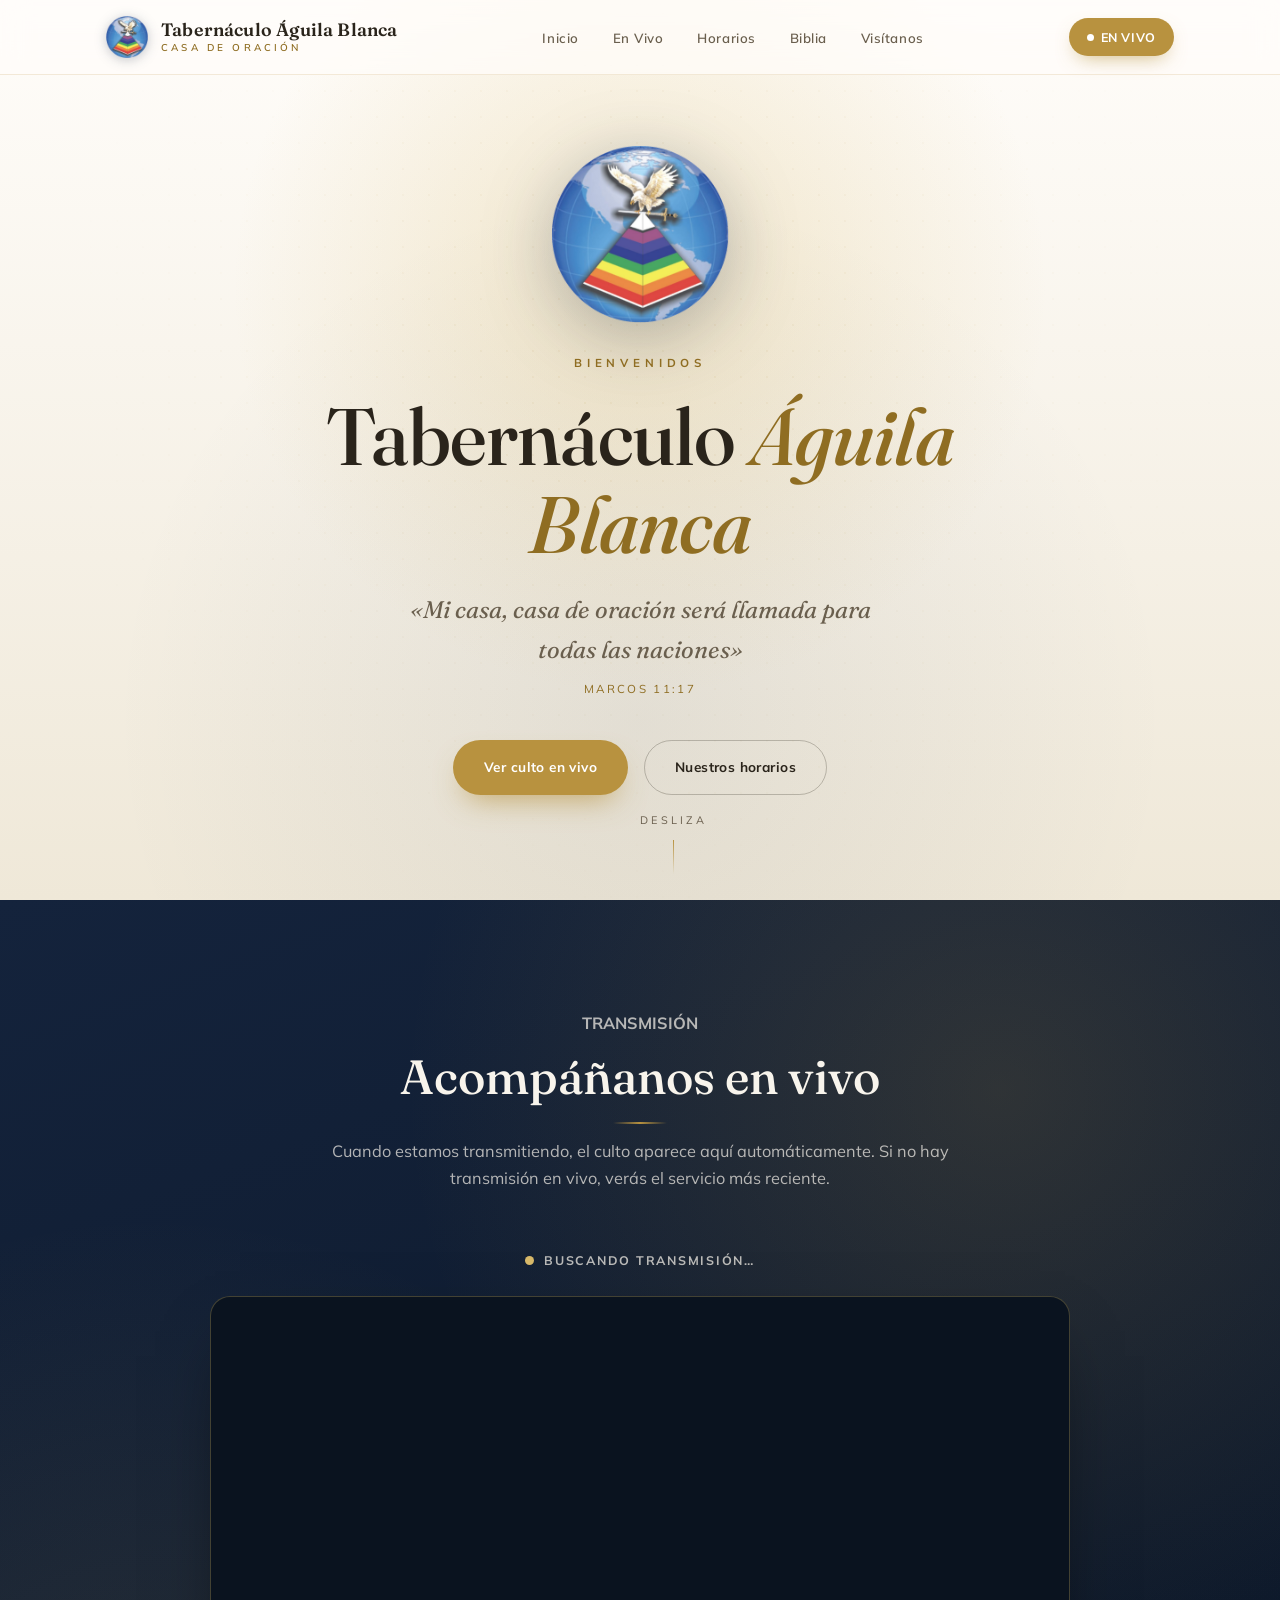
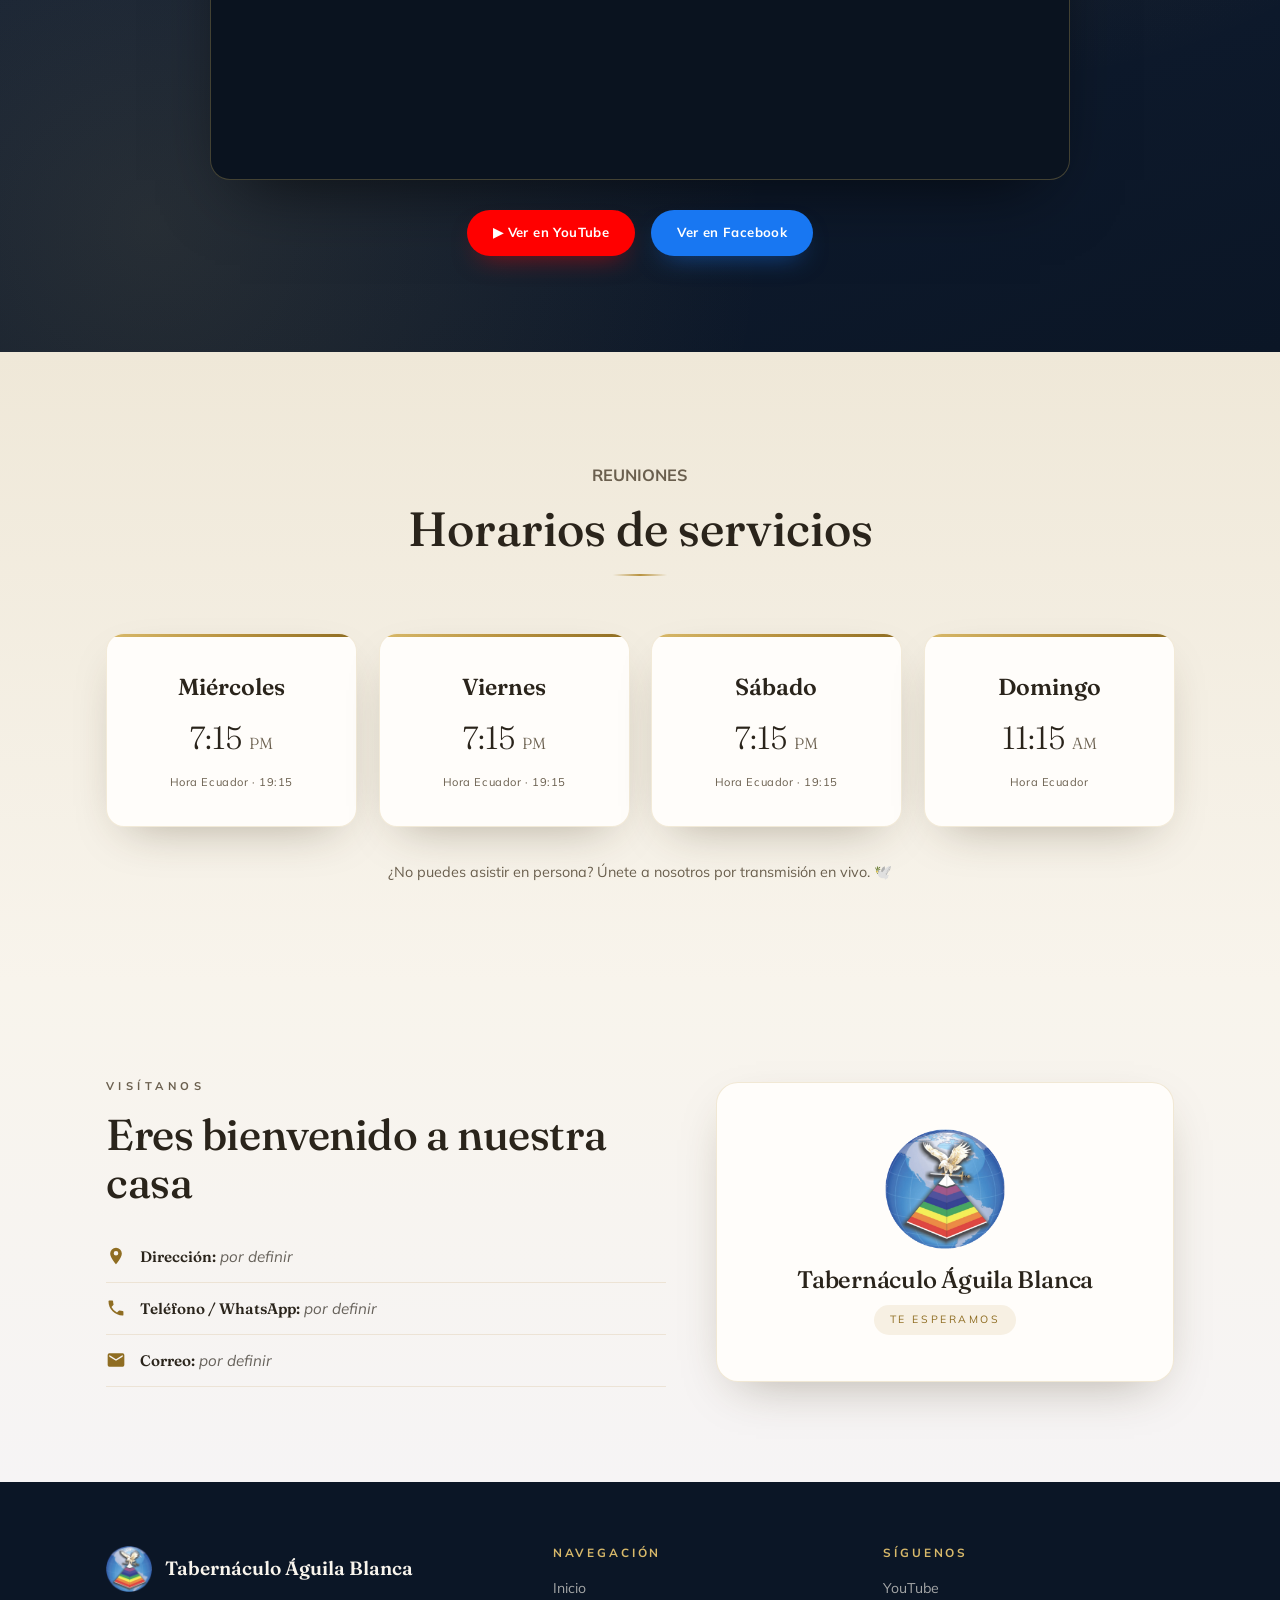
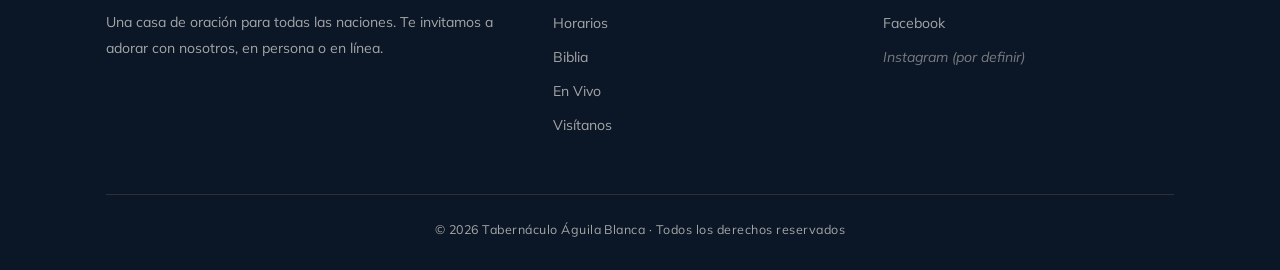
==== commit 130169f6: "1." ====
--- a/index.html
+++ b/index.html
@@ -84,7 +84,6 @@
       <p class="sec-tag">Reuniones</p>
       <h2>Horarios de servicios</h2>
       <div class="divider"></div>
-      <p>Te esperamos cada semana para adorar juntos. Todos los horarios están en hora de Ecuador.</p>
     </div>
     <div class="sched">
       <div class="day reveal">
@@ -119,7 +118,6 @@
       <div class="reveal">
         <p class="sec-tag">Visítanos</p>
         <h2>Eres bienvenido a nuestra casa</h2>
-        <p>Somos una familia de fe que se reúne para adorar, orar y crecer juntos en la Palabra. Ven tal como eres: aquí hay un lugar para ti.</p>
         <ul class="visit-list">
           <li><svg viewBox="0 0 24 24"><path d="M12 2a7 7 0 0 0-7 7c0 5 7 13 7 13s7-8 7-13a7 7 0 0 0-7-7zm0 9.5A2.5 2.5 0 1 1 12 6a2.5 2.5 0 0 1 0 5.5z"/></svg> <span><b>Dirección:</b> <span class="placeholder">por definir</span></span></li>
           <li><svg viewBox="0 0 24 24"><path d="M6.6 10.8a15 15 0 0 0 6.6 6.6l2.2-2.2a1 1 0 0 1 1-.24 11 11 0 0 0 3.5.56 1 1 0 0 1 1 1V20a1 1 0 0 1-1 1A17 17 0 0 1 3 4a1 1 0 0 1 1-1h3.5a1 1 0 0 1 1 1 11 11 0 0 0 .56 3.5 1 1 0 0 1-.25 1z"/></svg> <span><b>Teléfono / WhatsApp:</b> <span class="placeholder">por definir</span></span></li>
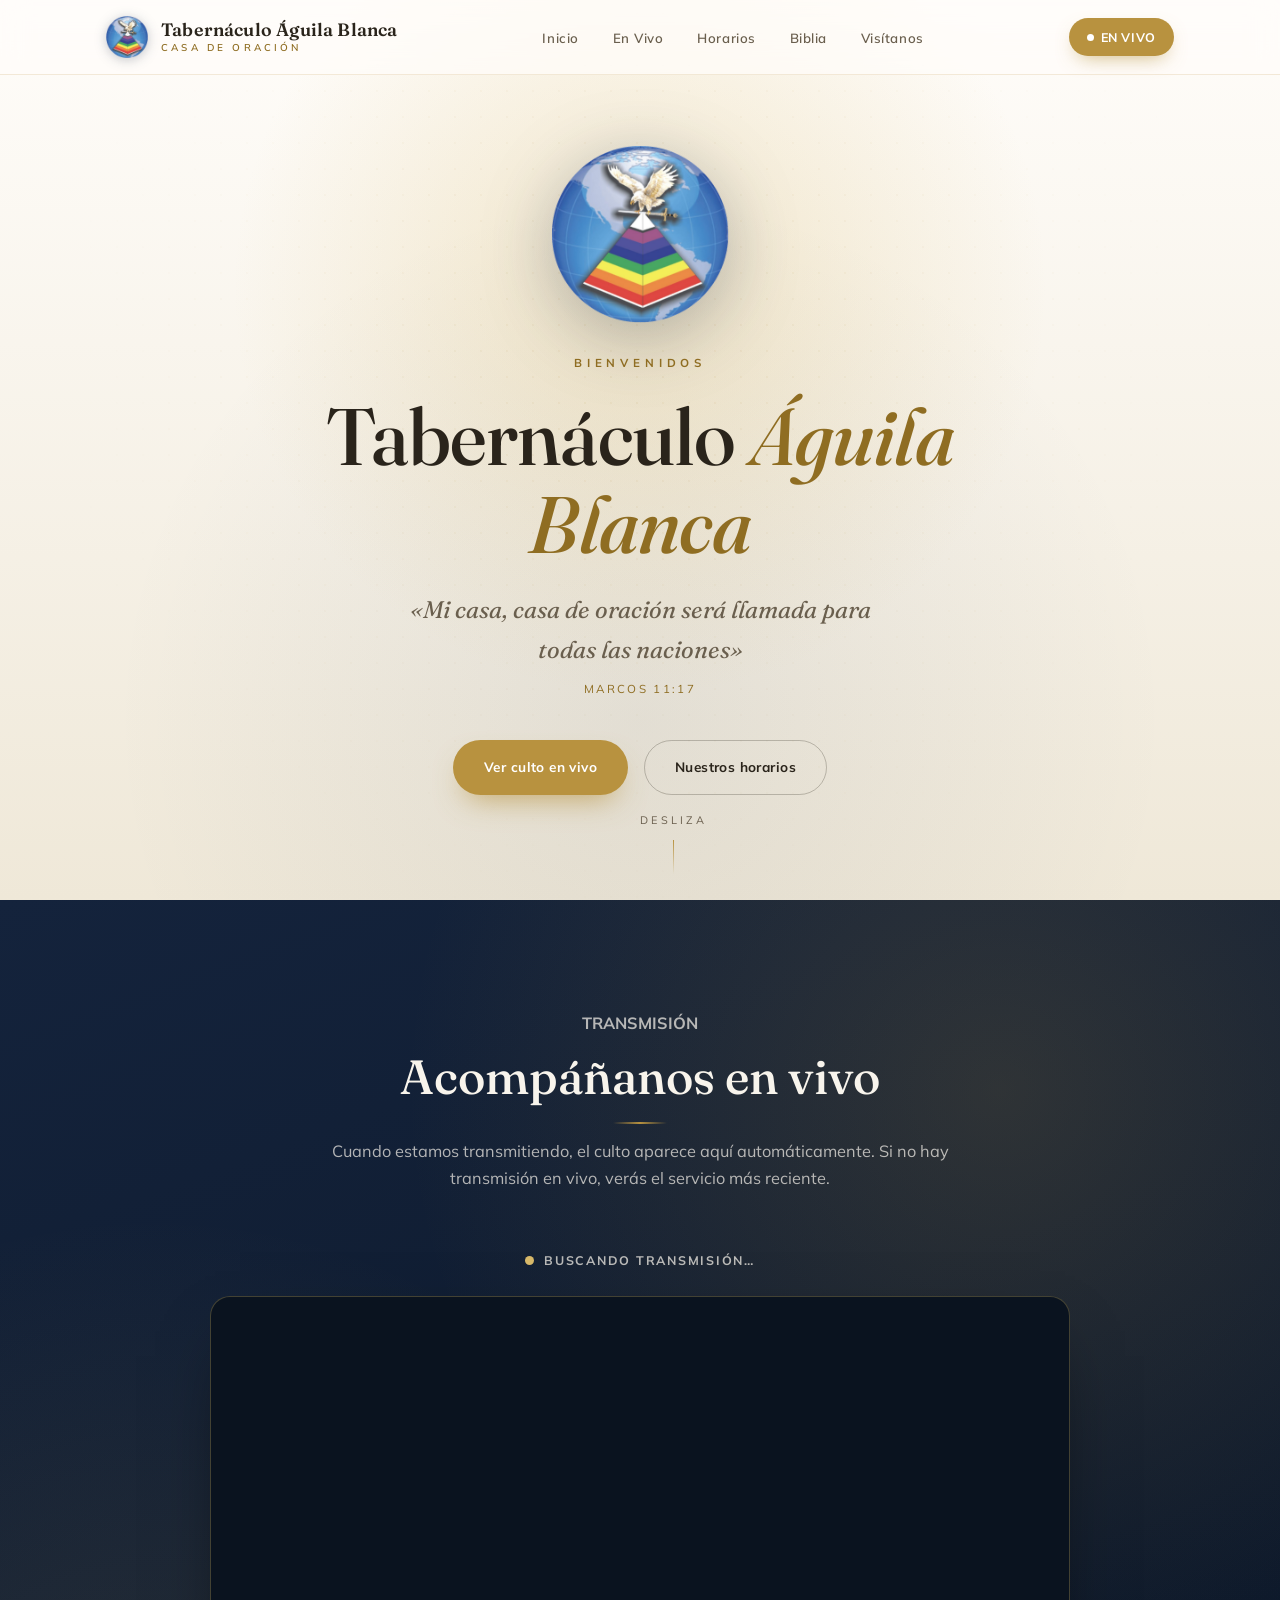
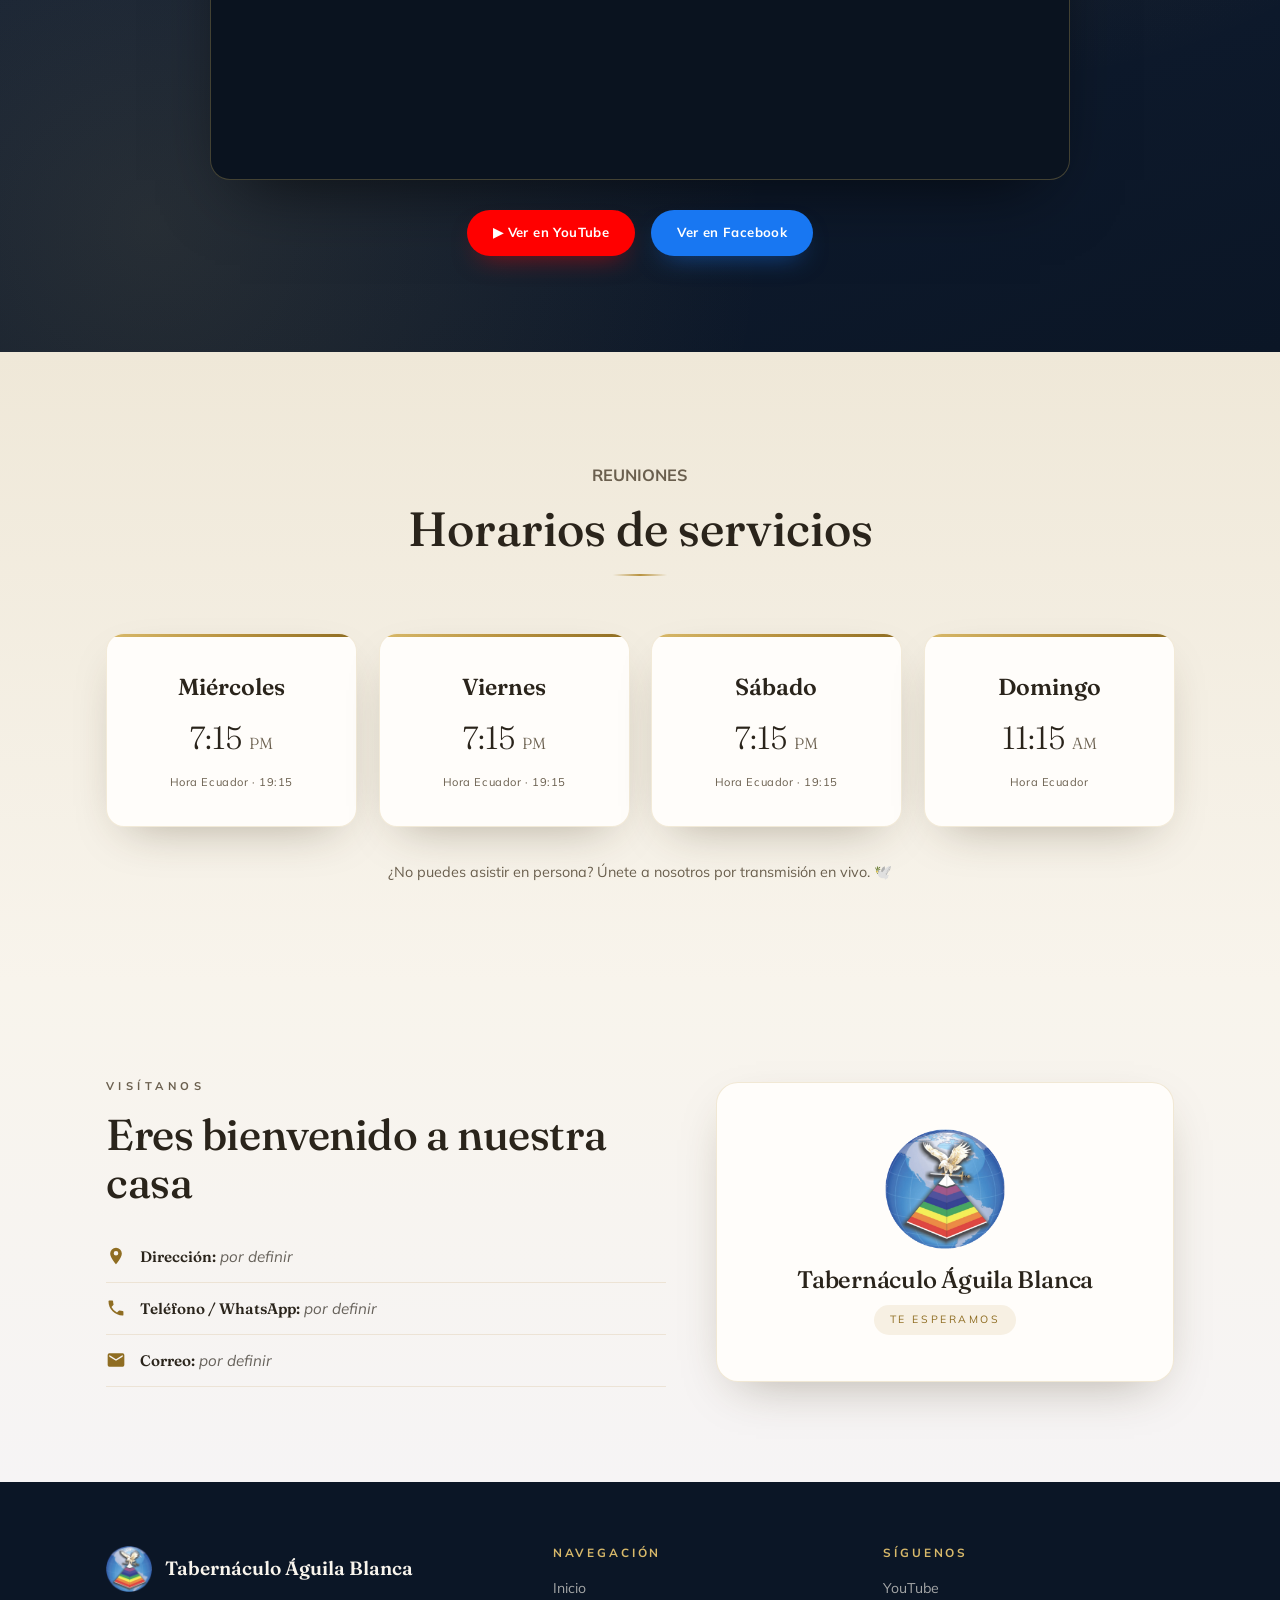
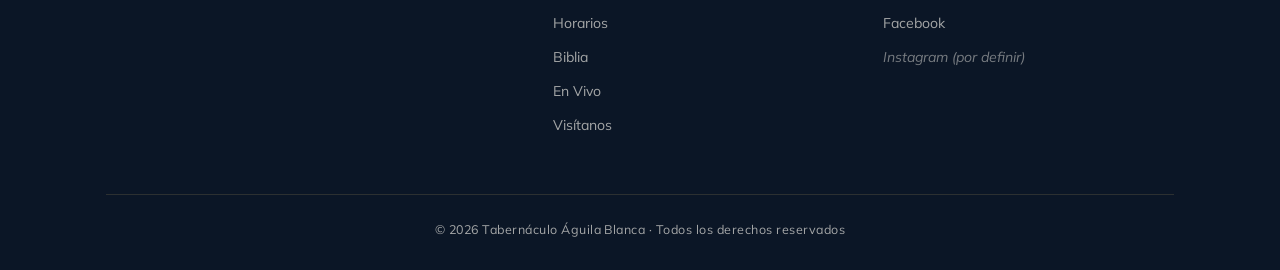
==== commit fc520cbe: "." ====
--- a/index.html
+++ b/index.html
@@ -142,7 +142,6 @@
           <img src="assets/logo.png" alt="Logo">
           <span class="fn">Tabernáculo Águila Blanca</span>
         </div>
-        <p>Una casa de oración para todas las naciones. Te invitamos a adorar con nosotros, en persona o en línea.</p>
       </div>
       <div class="foot-col">
         <h4>Navegación</h4>
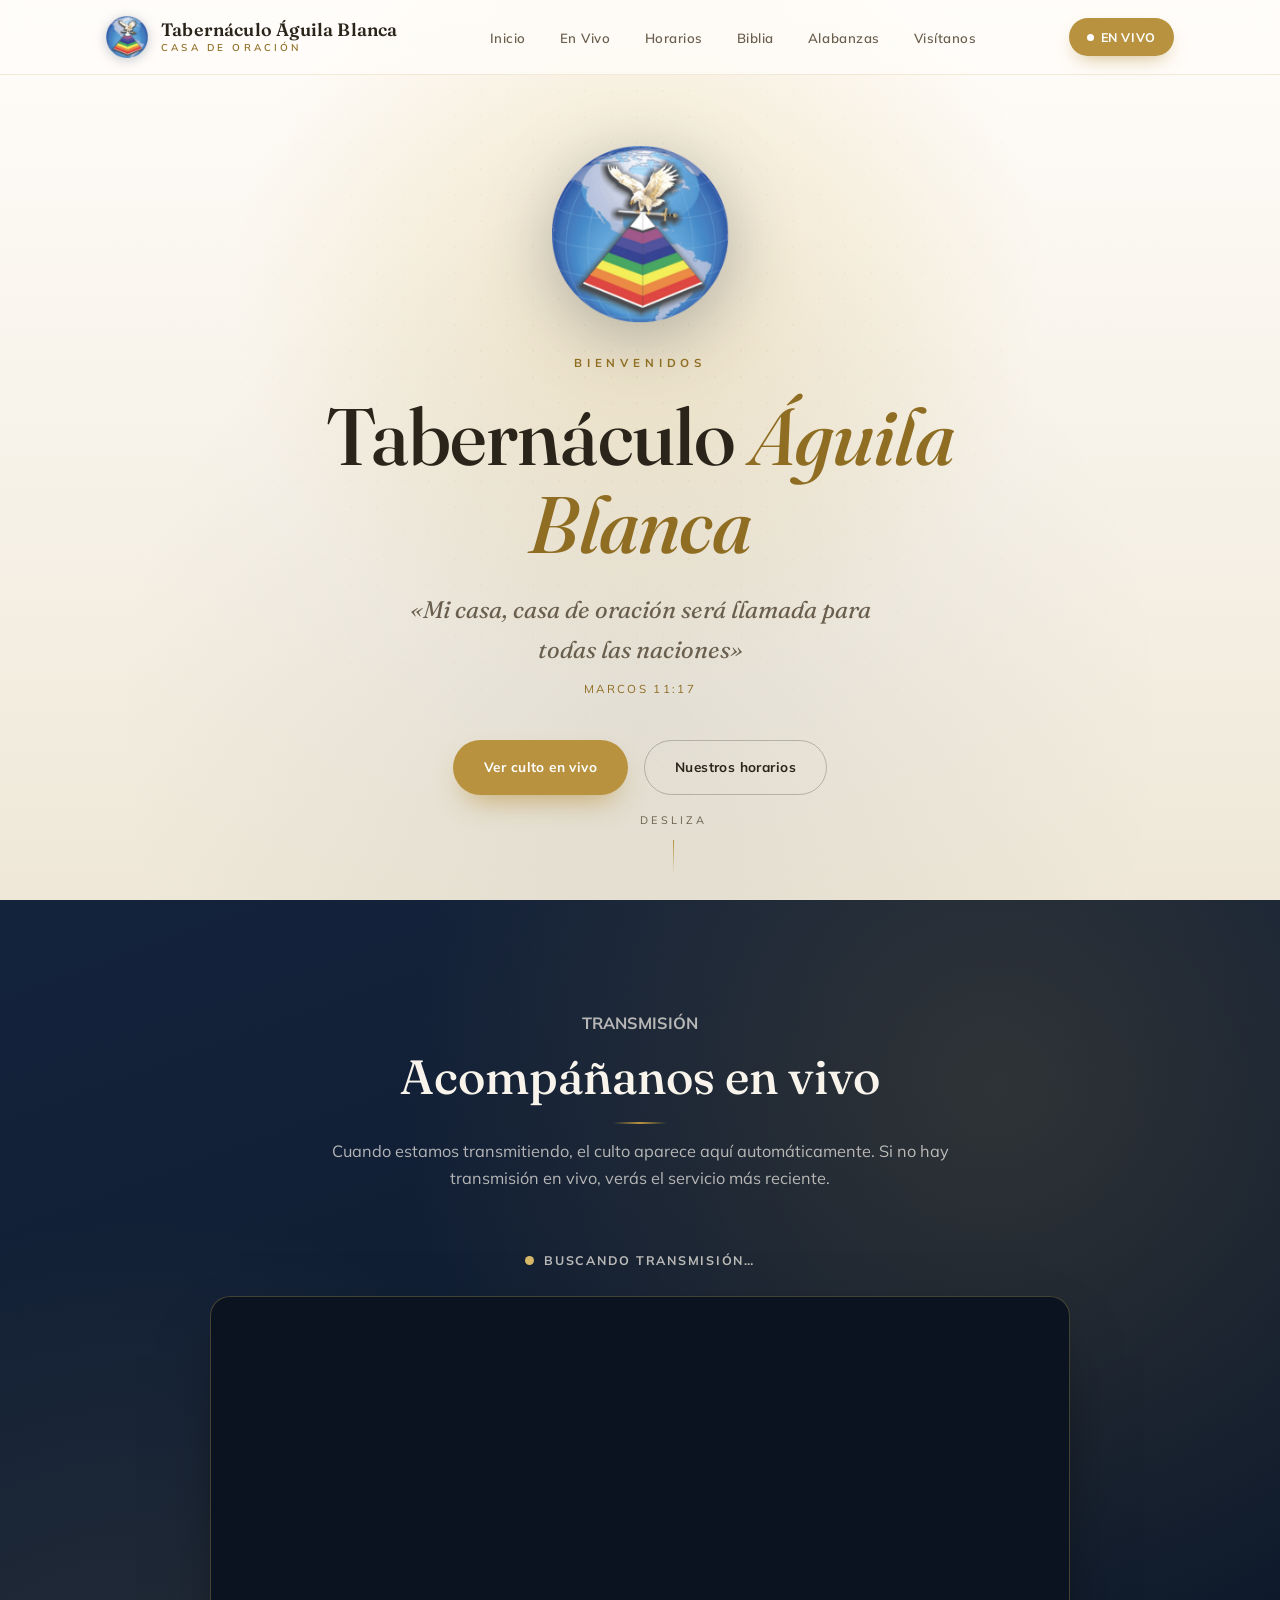
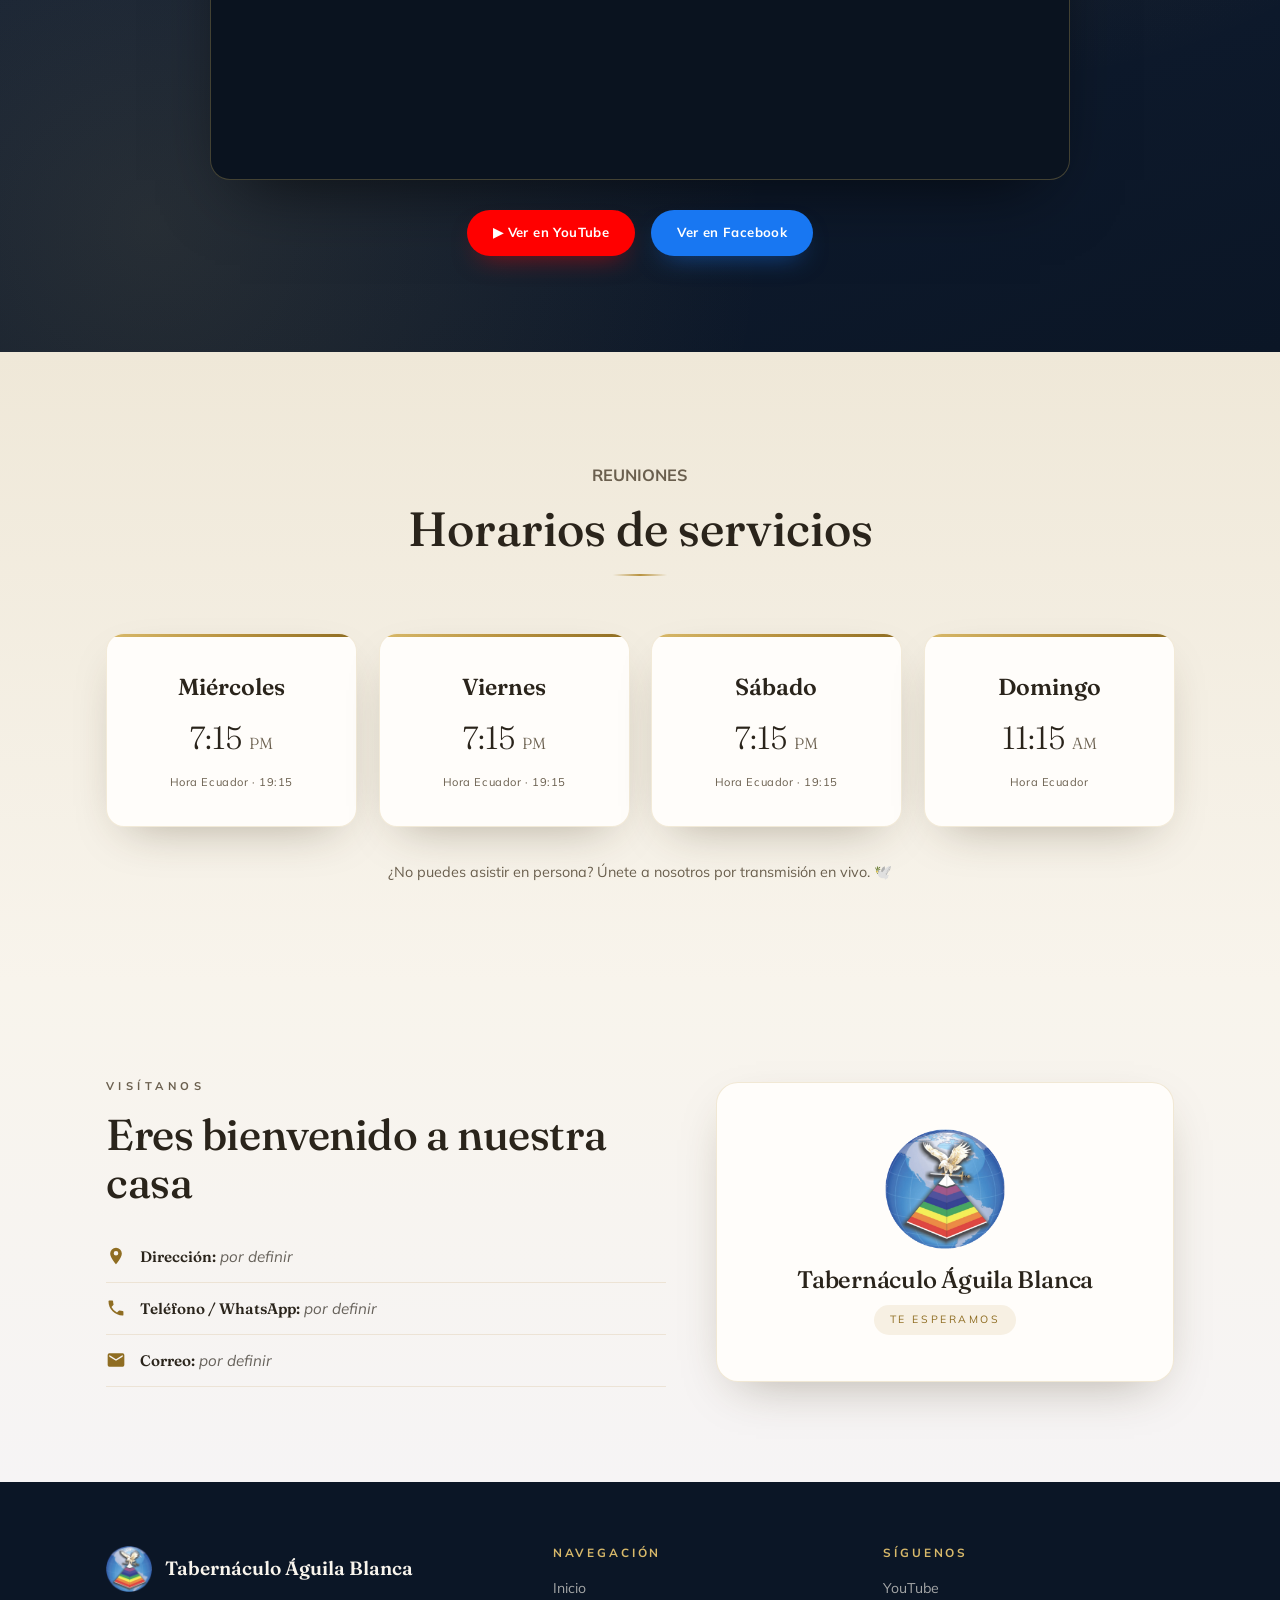
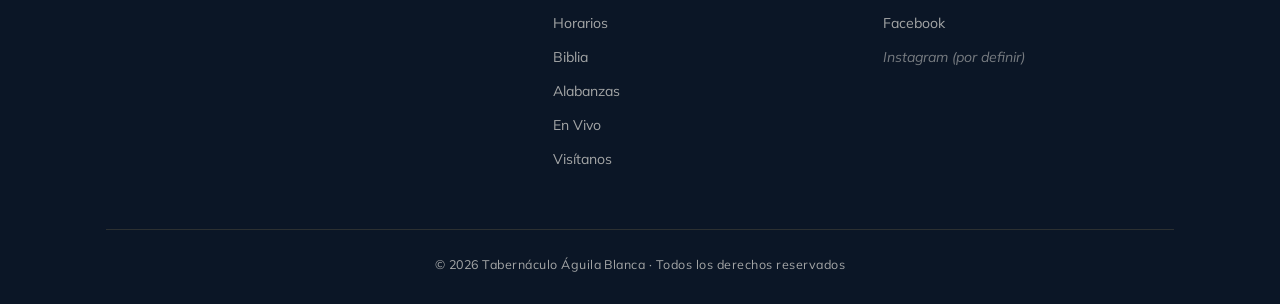
==== commit 5781b85b: "1" ====
--- a/index.html
+++ b/index.html
@@ -23,6 +23,7 @@
         <li><a href="#envivo">En Vivo</a></li>
         <li><a href="#horarios">Horarios</a></li>
         <li><a href="biblia.html">Biblia</a></li>
+        <li><a href="alabanzas.html">Alabanzas</a></li>
         <li><a href="#visitanos">Visítanos</a></li>
       </ul>
     </nav>
@@ -148,6 +149,7 @@
         <a href="#inicio">Inicio</a>
         <a href="#horarios">Horarios</a>
         <a href="biblia.html">Biblia</a>
+        <a href="alabanzas.html">Alabanzas</a>
         <a href="#envivo">En Vivo</a>
         <a href="#visitanos">Visítanos</a>
       </div>
@@ -169,8 +171,9 @@
   <a href="#inicio"    class="mob-link">Inicio</a>
   <a href="#envivo"    class="mob-link">En Vivo</a>
   <a href="#horarios"  class="mob-link">Horarios</a>
-  <a href="biblia.html" class="mob-link">Biblia</a>
-  <a href="#visitanos" class="mob-link">Visítanos</a>
+  <a href="biblia.html"     class="mob-link">Biblia</a>
+  <a href="alabanzas.html" class="mob-link">Alabanzas</a>
+  <a href="#visitanos"     class="mob-link">Visítanos</a>
   <a href="#envivo"    class="mob-live"><span class="dot"></span> Ver en vivo</a>
 </div>
 
--- a/css/styles.css
+++ b/css/styles.css
@@ -840,4 +840,108 @@
   .rfs-inner { padding: 54px 5vw 110px; }
   .rfs-inner .verse { font-size: clamp(1.6rem, 6vw, 2.4rem); padding: 20px 0; }
   .rfs-footer { padding: 28px 5vw 18px; }
+}
+
+/* ---------- ALABANZAS ---------- */
+#alabanzas { background: linear-gradient(180deg, var(--pearl-2), var(--pearl-4)); }
+
+.alabanzas-grid {
+  display: grid;
+  grid-template-columns: repeat(auto-fill, minmax(300px, 1fr));
+  gap: 24px;
+}
+
+.alb-card {
+  background: var(--pearl-4);
+  border: 1px solid rgba(184,146,63,.18);
+  border-radius: 20px;
+  padding: 26px 24px 22px;
+  box-shadow: var(--shadow);
+  display: flex;
+  flex-direction: column;
+  gap: 14px;
+  position: relative;
+  overflow: hidden;
+  transition: transform .35s, box-shadow .35s;
+}
+.alb-card::before {
+  content: "";
+  position: absolute;
+  top: 0; left: 0; right: 0;
+  height: 3px;
+  background: linear-gradient(90deg, var(--gold-light), var(--gold), var(--gold-deep));
+}
+.alb-card:hover { transform: translateY(-6px); box-shadow: 0 28px 60px -24px rgba(60,48,20,.5); }
+
+.alb-icon {
+  width: 46px; height: 46px;
+  border-radius: 50%;
+  background: rgba(184,146,63,.12);
+  display: flex; align-items: center; justify-content: center;
+  flex-shrink: 0;
+}
+.alb-icon svg { width: 22px; height: 22px; fill: var(--gold-deep); }
+
+.alb-titulo { font-size: 1.18rem; font-weight: 600; }
+.alb-autor  { font-size: .82rem; color: var(--ink-soft); margin-top: 3px; }
+
+/* Reproductor */
+.alb-player {
+  display: flex;
+  align-items: center;
+  gap: 14px;
+  margin-top: 4px;
+}
+
+.ap-play {
+  flex-shrink: 0;
+  width: 46px; height: 46px;
+  border-radius: 50%;
+  border: none;
+  background: var(--gold);
+  cursor: pointer;
+  display: flex; align-items: center; justify-content: center;
+  box-shadow: 0 8px 20px -8px rgba(184,146,63,.7);
+  transition: transform .25s, box-shadow .25s;
+}
+.ap-play:hover { transform: scale(1.1); box-shadow: 0 12px 26px -8px rgba(184,146,63,.88); }
+.ap-play svg { width: 18px; height: 18px; fill: #fff; }
+.ap-play .ico-play { margin-left: 3px; }
+
+.ap-body { flex: 1; min-width: 0; }
+
+.ap-bar {
+  height: 5px;
+  background: rgba(184,146,63,.18);
+  border-radius: 10px;
+  cursor: pointer;
+  overflow: hidden;
+}
+.ap-fill {
+  height: 100%;
+  width: 0%;
+  background: linear-gradient(90deg, var(--gold-light), var(--gold));
+  border-radius: 10px;
+  transition: width .18s linear;
+}
+
+.ap-times {
+  display: flex;
+  justify-content: space-between;
+  font-size: .7rem;
+  color: var(--ink-soft);
+  margin-top: 6px;
+  letter-spacing: .02em;
+}
+
+.alb-empty {
+  text-align: center;
+  color: var(--ink-soft);
+  font-style: italic;
+  padding: 48px 0;
+  font-size: .95rem;
+}
+
+@media (max-width: 600px) {
+  .alabanzas-grid { grid-template-columns: 1fr; }
 }
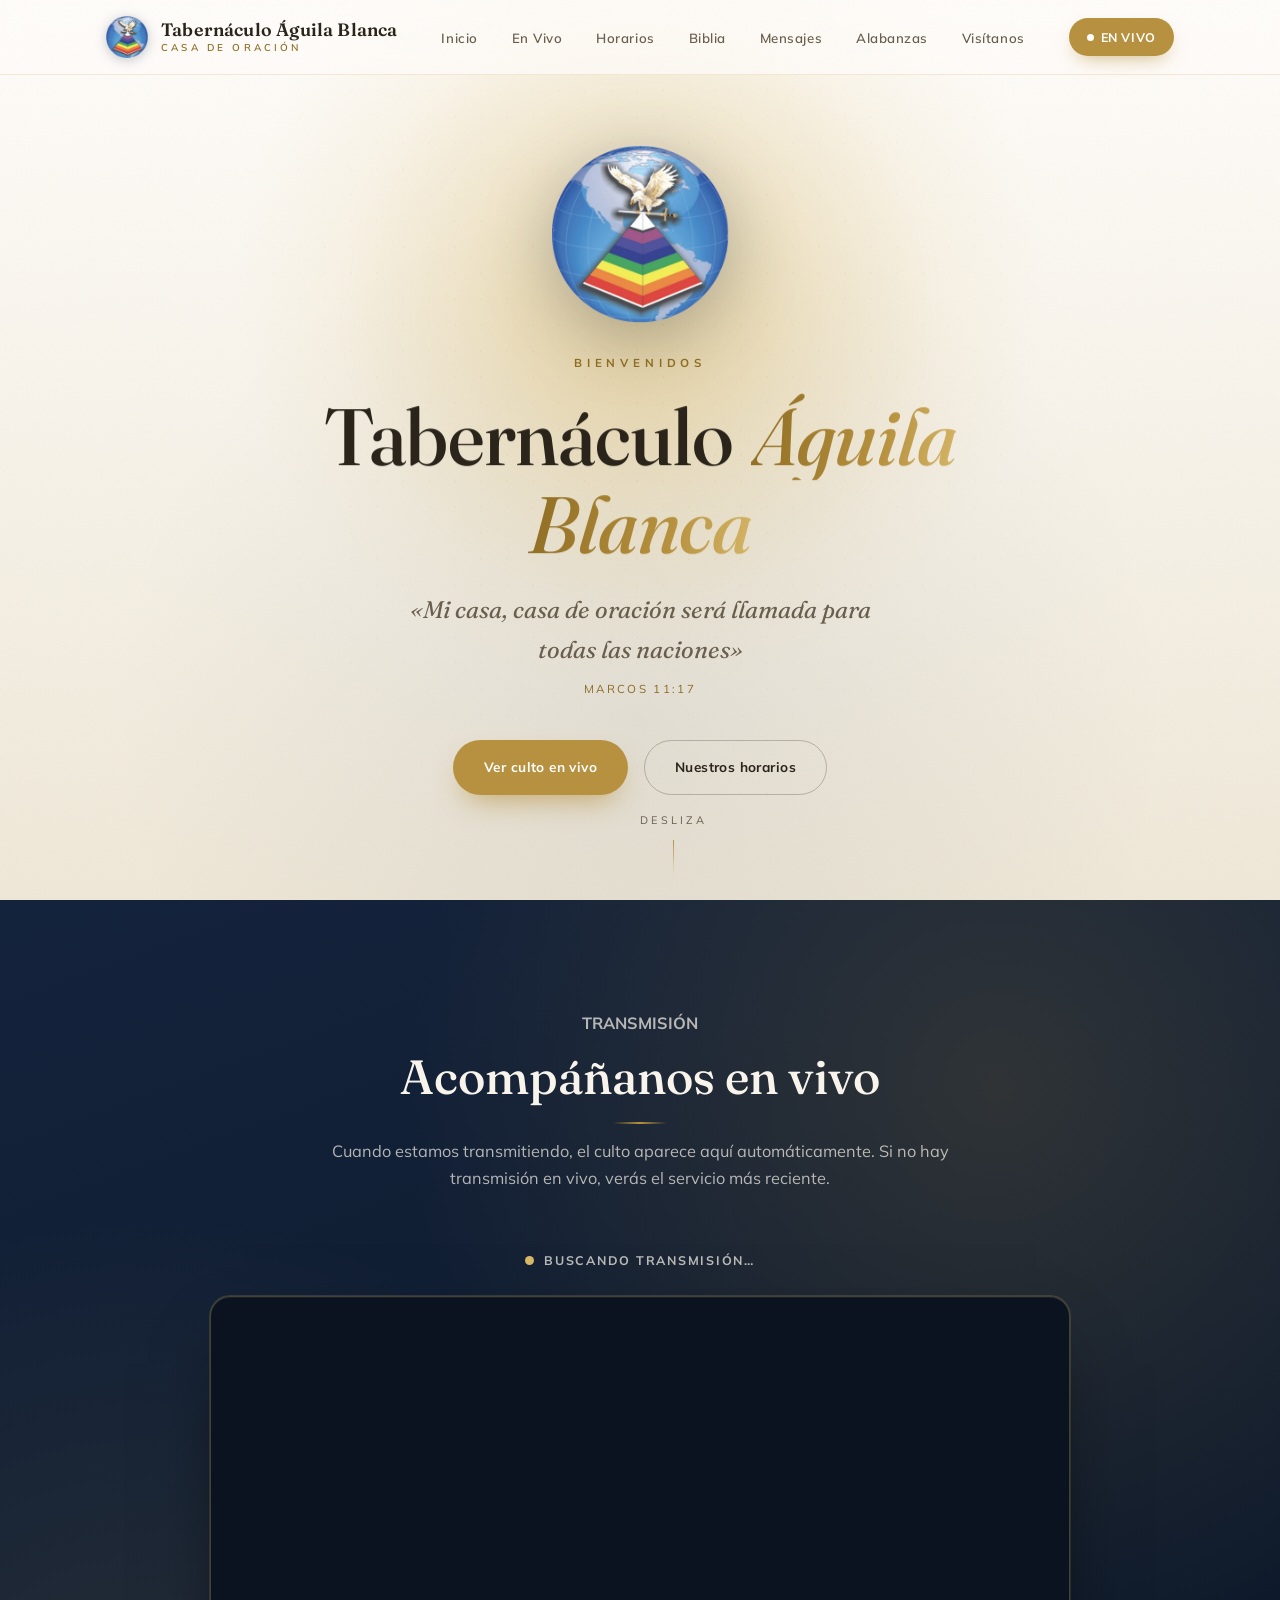
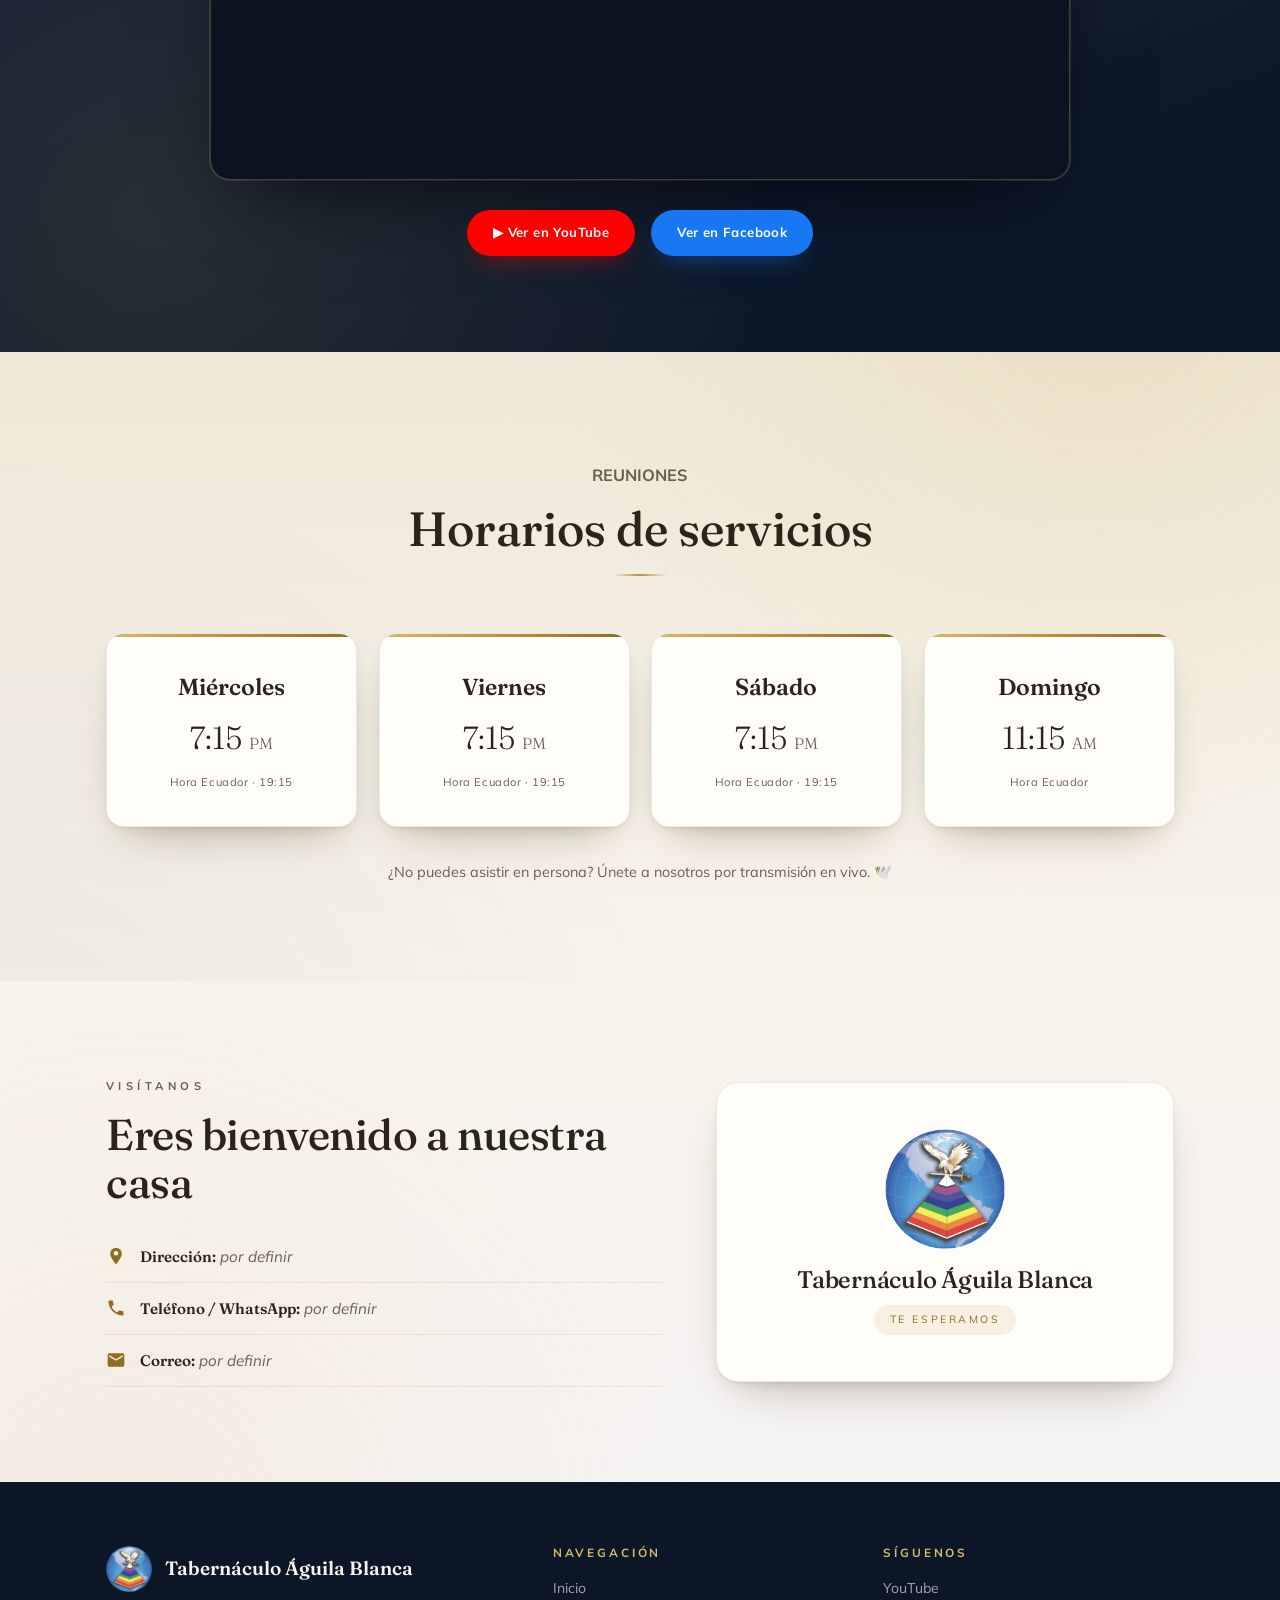
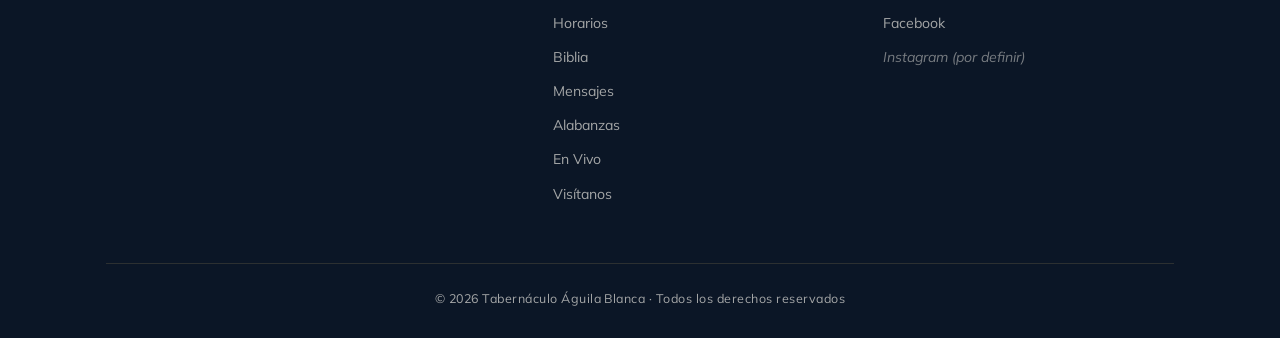
==== commit 6d953b0f: "20/06" ====
--- a/index.html
+++ b/index.html
@@ -23,6 +23,7 @@
         <li><a href="#envivo">En Vivo</a></li>
         <li><a href="#horarios">Horarios</a></li>
         <li><a href="biblia.html">Biblia</a></li>
+        <li><a href="mensajes.html">Mensajes</a></li>
         <li><a href="alabanzas.html">Alabanzas</a></li>
         <li><a href="#visitanos">Visítanos</a></li>
       </ul>
@@ -149,6 +150,7 @@
         <a href="#inicio">Inicio</a>
         <a href="#horarios">Horarios</a>
         <a href="biblia.html">Biblia</a>
+        <a href="mensajes.html">Mensajes</a>
         <a href="alabanzas.html">Alabanzas</a>
         <a href="#envivo">En Vivo</a>
         <a href="#visitanos">Visítanos</a>
@@ -172,6 +174,7 @@
   <a href="#envivo"    class="mob-link">En Vivo</a>
   <a href="#horarios"  class="mob-link">Horarios</a>
   <a href="biblia.html"     class="mob-link">Biblia</a>
+  <a href="mensajes.html"  class="mob-link">Mensajes</a>
   <a href="alabanzas.html" class="mob-link">Alabanzas</a>
   <a href="#visitanos"     class="mob-link">Visítanos</a>
   <a href="#envivo"    class="mob-live"><span class="dot"></span> Ver en vivo</a>
--- a/css/styles.css
+++ b/css/styles.css
@@ -859,7 +859,7 @@
   box-shadow: var(--shadow);
   display: flex;
   flex-direction: column;
-  gap: 14px;
+  gap: 16px;
   position: relative;
   overflow: hidden;
   transition: transform .35s, box-shadow .35s;
@@ -873,6 +873,13 @@
 }
 .alb-card:hover { transform: translateY(-6px); box-shadow: 0 28px 60px -24px rgba(60,48,20,.5); }
 
+/* Fila superior: icono + texto juntos */
+.alb-header {
+  display: flex;
+  align-items: center;
+  gap: 14px;
+}
+
 .alb-icon {
   width: 46px; height: 46px;
   border-radius: 50%;
@@ -882,20 +889,20 @@
 }
 .alb-icon svg { width: 22px; height: 22px; fill: var(--gold-deep); }
 
-.alb-titulo { font-size: 1.18rem; font-weight: 600; }
-.alb-autor  { font-size: .82rem; color: var(--ink-soft); margin-top: 3px; }
+.alb-info { min-width: 0; }
+.alb-titulo { font-size: 1.12rem; font-weight: 600; white-space: nowrap; overflow: hidden; text-overflow: ellipsis; }
+.alb-autor  { font-size: .8rem; color: var(--ink-soft); margin-top: 3px; white-space: nowrap; overflow: hidden; text-overflow: ellipsis; }
 
 /* Reproductor */
 .alb-player {
   display: flex;
   align-items: center;
   gap: 14px;
-  margin-top: 4px;
 }
 
 .ap-play {
   flex-shrink: 0;
-  width: 46px; height: 46px;
+  width: 48px; height: 48px;
   border-radius: 50%;
   border: none;
   background: var(--gold);
@@ -903,19 +910,25 @@
   display: flex; align-items: center; justify-content: center;
   box-shadow: 0 8px 20px -8px rgba(184,146,63,.7);
   transition: transform .25s, box-shadow .25s;
-}
-.ap-play:hover { transform: scale(1.1); box-shadow: 0 12px 26px -8px rgba(184,146,63,.88); }
+  -webkit-tap-highlight-color: transparent;
+}
+.ap-play:hover  { transform: scale(1.1); box-shadow: 0 12px 26px -8px rgba(184,146,63,.88); }
+.ap-play:active { transform: scale(.95); }
 .ap-play svg { width: 18px; height: 18px; fill: #fff; }
 .ap-play .ico-play { margin-left: 3px; }
 
 .ap-body { flex: 1; min-width: 0; }
 
+/* Zona de toque amplia para la barra */
 .ap-bar {
-  height: 5px;
+  height: 6px;
   background: rgba(184,146,63,.18);
   border-radius: 10px;
   cursor: pointer;
   overflow: hidden;
+  padding: 8px 0;
+  background-clip: content-box;
+  margin: -8px 0;
 }
 .ap-fill {
   height: 100%;
@@ -930,7 +943,7 @@
   justify-content: space-between;
   font-size: .7rem;
   color: var(--ink-soft);
-  margin-top: 6px;
+  margin-top: 14px;
   letter-spacing: .02em;
 }
 
@@ -942,6 +955,435 @@
   font-size: .95rem;
 }
 
+/* ── Móvil ── */
 @media (max-width: 600px) {
-  .alabanzas-grid { grid-template-columns: 1fr; }
+  .alabanzas-grid { grid-template-columns: 1fr; gap: 16px; }
+  .alb-card { padding: 20px 18px 18px; border-radius: 16px; }
+  .alb-titulo { font-size: 1rem; }
+  .ap-play { width: 52px; height: 52px; }
+  .ap-play svg { width: 20px; height: 20px; }
+}
+
+/* ═══════════════════════════════════════════════════════════════
+   REALCE VISUAL v2 — PROFUNDIDAD, LUZ Y MOVIMIENTO
+   (sombras en capas, textura, aura, brillos y micro-interacciones)
+═══════════════════════════════════════════════════════════════ */
+:root{
+  /* Sombras en varias capas → sensación de luz real, no plano */
+  --shadow-soft:
+    0 1px 2px rgba(60,48,20,.05),
+    0 5px 14px -6px rgba(60,48,20,.16),
+    0 22px 48px -24px rgba(60,48,20,.40);
+  --shadow-lift:
+    0 1px 2px rgba(60,48,20,.06),
+    0 16px 30px -14px rgba(60,48,20,.30),
+    0 42px 72px -30px rgba(60,48,20,.50);
+  /* Filo superior iluminado, como si la luz cayera desde arriba */
+  --edge-light: inset 0 1px 0 rgba(255,255,255,.75);
+  --glow-gold: 0 0 0 1px rgba(184,146,63,.25), 0 18px 50px -16px rgba(184,146,63,.45);
+}
+
+/* ── Textura de grano sutil (rompe la planitud digital) ── */
+body::after{
+  content:"";
+  position:fixed; inset:0;
+  z-index:9998;
+  pointer-events:none;
+  opacity:.05;
+  mix-blend-mode:multiply;
+  background-image:url("data:image/svg+xml,%3Csvg xmlns='http://www.w3.org/2000/svg' width='180' height='180'%3E%3Cfilter id='n'%3E%3CfeTurbulence type='fractalNoise' baseFrequency='0.8' numOctaves='2' stitchTiles='stitch'/%3E%3C/filter%3E%3Crect width='100%25' height='100%25' filter='url(%23n)'/%3E%3C/svg%3E");
+}
+
+/* ── Barra de progreso de lectura ── */
+.scroll-progress{
+  position:fixed; top:0; left:0; height:3px; width:0;
+  z-index:60;
+  background:linear-gradient(90deg,var(--gold-light),var(--gold),var(--gold-deep));
+  box-shadow:0 0 12px rgba(184,146,63,.55);
+  transition:width .12s linear;
+}
+
+/* ── Header que se compacta y gana presencia al hacer scroll ── */
+.nav{ transition:height .4s cubic-bezier(.16,1,.3,1); }
+header.scrolled{
+  background:rgba(255,253,250,.88);
+  border-bottom-color:rgba(184,146,63,.22);
+  box-shadow:0 12px 34px -20px rgba(60,48,20,.5);
+}
+header.scrolled .nav{ height:60px; }
+header.scrolled .brand img{ width:36px; height:36px; }
+
+/* ── HERO: aura de luz viva detrás del logo ── */
+.hero-glow{
+  position:absolute; top:34%; left:50%;
+  width:min(620px,90vw); height:min(620px,90vw);
+  transform:translate(-50%,-50%);
+  z-index:1; pointer-events:none;
+  background:radial-gradient(circle,
+    rgba(216,185,106,.40),
+    rgba(216,185,106,.10) 42%,
+    transparent 68%);
+  filter:blur(8px);
+  animation:auraBreath 7.5s ease-in-out infinite;
+}
+@keyframes auraBreath{
+  0%,100%{ opacity:.65; transform:translate(-50%,-50%) scale(1); }
+  50%    { opacity:1;   transform:translate(-50%,-50%) scale(1.14); }
+}
+.hero-logo{ animation:floaty 6s ease-in-out infinite, fadeUp 1.1s ease both; }
+
+/* Título revelado palabra por palabra (montaje cinematográfico) */
+.hero h1 .word-mask{
+  display:inline-block; overflow:hidden;
+  vertical-align:bottom;
+  padding:.16em .03em; margin:-.16em 0;
+}
+.hero h1 .word-up{
+  display:inline-block;
+  transform:translateY(118%);
+  transition:transform 1.05s cubic-bezier(.16,1,.3,1);
+  will-change:transform;
+}
+.hero h1.ready .word-up{ transform:translateY(0); }
+/* Palabras doradas con reflejo que recorre el texto */
+.hero h1 .word-up.em{
+  font-style:italic;
+  color:var(--gold-deep);
+  background:linear-gradient(100deg,
+    var(--gold-deep) 0%, var(--gold) 30%,
+    var(--gold-light) 48%, var(--gold) 66%, var(--gold-deep) 100%);
+  background-size:220% 100%;
+  -webkit-background-clip:text; background-clip:text;
+  -webkit-text-fill-color:transparent;
+  animation:goldShine 7s linear 1.4s infinite;
+}
+@keyframes goldShine{
+  0%   { background-position:160% 0; }
+  100% { background-position:-60% 0; }
+}
+
+/* Pista de scroll con punto que late */
+.scroll-hint::after{ animation:scrollDrop 1.9s ease-in-out infinite; }
+@keyframes scrollDrop{
+  0%,100%{ transform:translateY(0); opacity:.5; }
+  50%    { transform:translateY(6px); opacity:1; }
+}
+
+/* ── Brillo que cruza los botones e insignias ── */
+.btn-primary, .live-btn, .nav-live, .mob-live{ position:relative; overflow:hidden; isolation:isolate; }
+.btn-primary::after, .live-btn::after, .nav-live::after{
+  content:""; position:absolute; top:0; left:-130%;
+  width:55%; height:100%;
+  background:linear-gradient(100deg, transparent, rgba(255,255,255,.5), transparent);
+  transform:skewX(-18deg);
+  transition:left .65s cubic-bezier(.16,1,.3,1);
+  z-index:-1;
+}
+.btn-primary:hover::after, .live-btn:hover::after, .nav-live:hover::after{ left:150%; }
+
+/* ── PROFUNDIDAD en tarjetas claras ── */
+.day, .visit-card, .bible-reader, .alb-card{
+  box-shadow:var(--shadow-soft), var(--edge-light);
+}
+.day::before, .alb-card::before{ transition:height .4s cubic-bezier(.16,1,.3,1), filter .4s ease; }
+.day:hover, .alb-card:hover{
+  box-shadow:var(--shadow-lift), var(--edge-light), var(--glow-gold);
+}
+.day:hover::before, .alb-card:hover::before{
+  height:5px;
+  filter:drop-shadow(0 2px 8px rgba(184,146,63,.6));
+}
+.visit-card:hover{ transform:translateY(-6px); box-shadow:var(--shadow-lift), var(--edge-light), var(--glow-gold); transition:transform .45s cubic-bezier(.16,1,.3,1), box-shadow .45s ease; }
+
+/* ── PROFUNDIDAD en zona oscura (En Vivo) ── */
+.live-card, .player-frame{
+  box-shadow:0 26px 64px -30px rgba(0,0,0,.75), inset 0 1px 0 rgba(255,255,255,.07);
+}
+.player-frame{ box-shadow:0 34px 80px -34px rgba(0,0,0,.8), 0 0 0 1px rgba(216,185,106,.18), inset 0 1px 0 rgba(255,255,255,.06); }
+.live-card:hover{ box-shadow:0 34px 78px -32px rgba(0,0,0,.8), 0 0 0 1px rgba(216,185,106,.4), inset 0 1px 0 rgba(255,255,255,.1); }
+
+/* ── Luz ambiental en las secciones claras (quita la planitud) ── */
+#horarios{
+  background:
+    radial-gradient(circle at 86% -10%, rgba(216,185,106,.16), transparent 42%),
+    radial-gradient(circle at 0% 120%, rgba(20,35,60,.05), transparent 45%),
+    linear-gradient(180deg,var(--pearl-2),var(--pearl-3));
+}
+#visitanos{
+  background:
+    radial-gradient(circle at 10% 110%, rgba(216,185,106,.14), transparent 46%),
+    linear-gradient(180deg,var(--pearl-3),var(--pearl-5));
+}
+#alabanzas, #biblia{
+  background:
+    radial-gradient(circle at 90% -5%, rgba(216,185,106,.12), transparent 40%),
+    linear-gradient(180deg,var(--pearl-2),var(--pearl-4));
+}
+
+/* ── Reveal con un punto de escala para más cuerpo ── */
+.reveal{ transform:translateY(44px) scale(.985); }
+.reveal.in{ transform:none !important; }
+
+/* ── Iconos circulares con brillo interior ── */
+.live-icon, .alb-icon{ box-shadow:inset 0 1px 1px rgba(255,255,255,.18), 0 6px 16px -8px rgba(184,146,63,.5); }
+
+/* ═══ Accesibilidad: respeta a quien prefiere menos movimiento ═══ */
+@media (prefers-reduced-motion: reduce){
+  *, *::before, *::after{
+    animation-duration:.001ms !important;
+    animation-iteration-count:1 !important;
+    transition-duration:.001ms !important;
+    scroll-behavior:auto !important;
+  }
+  .reveal, .ac{ opacity:1 !important; transform:none !important; filter:none !important; }
+  .hero h1 .word-up{ transform:none !important; }
+  .hero-glow{ opacity:.8 !important; }
+}
+
+/* ═══════════════════════════════════════════════════════════════
+   LECTOR BÍBLICO — VENTANA (pantalla completa ⇄ minimizada)
+═══════════════════════════════════════════════════════════════ */
+/* La "ventana" contiene todo el lector. En modo normal ocupa toda
+   la pantalla; al pulsar Esc pasa a una ventana flotante centrada. */
+.rfs-window{
+  position:absolute; inset:0;
+  display:flex; flex-direction:column;
+  background:var(--navy-2);
+  overflow:hidden;
+}
+
+/* Botón para volver a pantalla completa (solo visible al minimizar) */
+.rfs-expand{
+  display:none;
+  position:absolute; top:18px; right:66px; z-index:20;
+  width:40px; height:40px;
+  align-items:center; justify-content:center;
+  background:rgba(255,255,255,.07);
+  border:1px solid rgba(255,255,255,.12);
+  border-radius:50%;
+  font-size:1.1rem; line-height:1;
+  color:rgba(255,255,255,.45);
+  cursor:pointer;
+  transition:background .2s, color .2s, border-color .2s;
+}
+.rfs-expand:hover{ background:rgba(184,146,63,.22); color:#fff; border-color:rgba(184,146,63,.4); }
+
+/* ── Modo minimizado: fondo atenuado + ventana flotante ── */
+.reader-fullscreen.minimized{
+  background:rgba(8,14,24,.74);
+  -webkit-backdrop-filter:blur(7px);
+  backdrop-filter:blur(7px);
+  display:flex; align-items:center; justify-content:center;
+  padding:clamp(16px,4vw,48px);
+}
+.reader-fullscreen.minimized .rfs-window{
+  position:relative; inset:auto;
+  width:min(940px,100%); height:min(82vh,860px);
+  border-radius:22px;
+  border:1px solid rgba(216,185,106,.18);
+  box-shadow:0 40px 110px -30px rgba(0,0,0,.85), 0 0 0 1px rgba(216,185,106,.10);
+  animation:rfsPop .4s cubic-bezier(.16,1,.3,1);
+}
+@keyframes rfsPop{
+  from{ opacity:0; transform:scale(.94) translateY(12px); }
+  to  { opacity:1; transform:none; }
+}
+.reader-fullscreen.minimized .rfs-expand{ display:flex; }
+
+/* Texto algo más contenido dentro de la ventana flotante */
+.reader-fullscreen.minimized .rfs-inner{ padding:46px 40px 104px; }
+.reader-fullscreen.minimized .rfs-inner .verse{ font-size:clamp(1.3rem,2.4vw,2rem); padding:18px 0; }
+.reader-fullscreen.minimized .rfs-inner .bible-ref{ margin-bottom:40px; }
+.reader-fullscreen.minimized .rfs-footer{ padding:28px 40px 18px; }
+
+@media (max-width:700px){
+  .reader-fullscreen.minimized{ padding:14px; }
+  .reader-fullscreen.minimized .rfs-window{ width:100%; height:88vh; border-radius:18px; }
+  .reader-fullscreen.minimized .rfs-inner{ padding:44px 22px 96px; }
+  .rfs-expand{ right:60px; }
+}
+
+/* ===================== MENSAJES ===================== */
+.msg-page{ padding-top:128px; min-height:100vh; }
+.msg{ max-width:1180px; margin:0 auto; }
+
+/* ── Barra de búsqueda superior (horizontal) ── */
+.msg-searchbar{
+  display:grid;
+  grid-template-columns:1fr 1.4fr;
+  gap:14px;
+  margin-bottom:26px;
+}
+.msg-filter, .msg-search{
+  position:relative;
+  display:flex; align-items:center;
+  background:var(--pearl-4);
+  border:1px solid rgba(184,146,63,.32);
+  border-radius:999px;
+  box-shadow:0 6px 16px -12px rgba(60,48,20,.45);
+  transition:border-color .2s, box-shadow .2s;
+}
+.msg-filter:focus-within, .msg-search:focus-within{ border-color:var(--gold); box-shadow:var(--glow-gold); }
+.msg-field-ico{ padding-left:18px; color:var(--gold-deep); font-size:1.05rem; line-height:1; }
+.msg-filter input, .msg-search input{
+  flex:1; width:100%;
+  font-family:'Mulish',sans-serif; font-size:.95rem; color:var(--ink);
+  background:none; border:none; outline:none;
+  padding:13px 18px;
+}
+.msg-search input{ padding-right:8px; }
+.msg-search-btn{
+  flex:0 0 auto; margin:5px; border:none; cursor:pointer;
+  background:var(--gold-deep); color:#fff;
+  border-radius:999px; padding:9px 22px;
+  font-family:'Mulish',sans-serif; font-weight:700; font-size:.85rem;
+  letter-spacing:.04em;
+  transition:background .2s, transform .15s;
+}
+.msg-search-btn:hover{ background:var(--gold); transform:translateY(-1px); }
+
+/* ── Grid: lector grande (izq) + índice (der) ── */
+.msg-grid{
+  display:grid;
+  grid-template-columns:1fr 330px;
+  gap:24px;
+  align-items:start;
+}
+
+/* ── Índice (derecha) ── */
+.msg-list-pane{ position:sticky; top:96px; }
+.msg-list-title{
+  font-family:'Fraunces',serif; font-weight:600; color:var(--ink);
+  font-size:1.05rem; letter-spacing:.02em;
+  padding:0 4px 12px; margin-bottom:2px;
+  border-bottom:2px solid rgba(184,146,63,.35);
+}
+.msg-list{
+  counter-reset:msgidx;
+  display:flex; flex-direction:column; gap:0;
+  overflow-y:auto;
+  max-height:640px;
+  padding-right:4px;
+}
+.msg-list::-webkit-scrollbar{ width:8px; }
+.msg-list::-webkit-scrollbar-thumb{ background:rgba(184,146,63,.4); border-radius:10px; }
+
+.msg-item{
+  counter-increment:msgidx;
+  position:relative; display:block; width:100%; text-align:left;
+  background:none; border:none; cursor:pointer;
+  padding:15px 14px 15px 46px;
+  border-bottom:1px solid rgba(184,146,63,.16);
+  font-family:'Mulish',sans-serif;
+  transition:background .18s, padding .18s;
+}
+.msg-item::before{
+  content:counter(msgidx);
+  position:absolute; left:8px; top:16px;
+  width:26px; text-align:center;
+  font-family:'Fraunces',serif; font-weight:600;
+  color:var(--gold); font-size:.95rem;
+}
+.msg-item:last-child{ border-bottom:none; }
+.msg-item:hover{ background:var(--pearl-3); }
+.msg-item.active{
+  background:linear-gradient(90deg, rgba(216,185,106,.16), transparent);
+  box-shadow:inset 3px 0 0 var(--gold);
+}
+.msg-item.active::before{ color:var(--gold-deep); }
+.msg-item-head{ display:flex; flex-direction:column; gap:2px; }
+.msg-item-code{ font-family:'Fraunces',serif; font-weight:600; color:var(--gold-deep); font-size:.8rem; letter-spacing:.04em; }
+.msg-item-title{ font-weight:700; color:var(--ink); font-size:.98rem; line-height:1.25; }
+.msg-item-place{ color:var(--ink-soft); font-size:.8rem; margin-top:5px; }
+.msg-item-snippet{ color:#574c3b; font-size:.8rem; margin-top:6px; line-height:1.5; }
+.msg-item-snippet mark{ background:rgba(216,185,106,.5); color:var(--ink); border-radius:3px; padding:0 2px; }
+.msg-item-src{
+  display:inline-block; margin-top:8px;
+  color:var(--gold-deep); font-size:.68rem; font-weight:700;
+  letter-spacing:.06em; text-transform:uppercase;
+  background:rgba(184,146,63,.12); padding:3px 9px; border-radius:999px;
+}
+
+/* ── Lector (izquierda, protagonista) ── */
+.msg-reader-pane{
+  background:var(--pearl-4);
+  border:1px solid rgba(184,146,63,.2);
+  border-radius:20px;
+  box-shadow:var(--shadow);
+  overflow:hidden;
+  display:flex; flex-direction:column;
+}
+.msg-toolbar{
+  display:flex; align-items:center; gap:10px;
+  padding:12px 22px;
+  background:linear-gradient(180deg, var(--pearl-3), var(--pearl-4));
+  border-bottom:1px solid rgba(184,146,63,.2);
+}
+.msg-tool-spacer{ flex:1; }
+.msg-tool{
+  width:34px; height:34px; flex:0 0 auto;
+  display:flex; align-items:center; justify-content:center;
+  border:1px solid rgba(184,146,63,.3); border-radius:9px;
+  background:var(--pearl-4); color:var(--gold-deep);
+  cursor:pointer; font-size:1.1rem; line-height:1; text-decoration:none;
+  transition:background .2s, color .2s, border-color .2s;
+}
+.msg-tool:hover{ background:var(--gold); color:#fff; border-color:var(--gold); }
+.msg-tool-code{ font-family:'Fraunces',serif; font-weight:600; color:var(--gold-deep); font-size:.92rem; letter-spacing:.04em; }
+.msg-tool-title{ font-weight:700; color:var(--ink); font-size:.96rem; white-space:nowrap; overflow:hidden; text-overflow:ellipsis; }
+
+.msg-reader{
+  padding:44px 52px;
+  max-height:680px; overflow-y:auto;
+}
+.msg-reader::-webkit-scrollbar{ width:10px; }
+.msg-reader::-webkit-scrollbar-thumb{ background:rgba(184,146,63,.4); border-radius:10px; }
+.msg-loading{ text-align:center; color:var(--ink-soft); padding:60px 16px; font-style:italic; }
+
+/* Masthead editorial: alineado a la izquierda con barra dorada */
+.msg-doc{ position:relative; }
+.msg-doc-mast{
+  position:relative;
+  padding:4px 0 24px 22px;
+  margin-bottom:30px;
+  border-bottom:1px solid rgba(184,146,63,.2);
+}
+.msg-doc-mast::before{
+  content:""; position:absolute; left:0; top:6px; bottom:24px;
+  width:4px; border-radius:4px;
+  background:linear-gradient(180deg, var(--gold-light), var(--gold-deep));
+}
+.msg-doc-date{
+  display:inline-block; margin-bottom:10px;
+  font-family:'Mulish',sans-serif; font-weight:700; font-size:.72rem;
+  letter-spacing:.12em; text-transform:uppercase; color:var(--gold-deep);
+}
+.msg-doc-title{
+  font-family:'Fraunces',serif; font-weight:600;
+  font-size:clamp(1.7rem,3vw,2.4rem); text-align:left;
+  letter-spacing:.01em; color:var(--ink); line-height:1.12; margin-bottom:8px;
+}
+.msg-doc-meta{ font-family:'Mulish',sans-serif; color:var(--ink-soft); font-size:.92rem; }
+.msg-doc-meta .msg-doc-codeval{ color:var(--gold-deep); font-weight:700; }
+
+.msg-para{ cursor:pointer; border-radius:10px; padding:6px 10px; margin:0 -10px 4px; transition:background .18s; }
+.msg-para:hover{ background:var(--pearl-3); }
+.msg-block{ font-size:1.06rem; line-height:1.85; color:#3a3329; margin-bottom:11px; }
+.msg-block:last-child{ margin-bottom:0; }
+.msg-pn{ font-family:'Fraunces',serif; font-weight:600; color:var(--gold-deep); font-size:1.25rem; margin-right:10px; }
+.msg-mark{ background:rgba(216,185,106,.55); color:var(--ink); border-radius:3px; padding:0 2px; }
+
+/* Sub-versículos dentro del lector inmersivo */
+.rfs-subv{ opacity:.82; }
+.rfs-inner .rfs-para{ cursor:default; }
+
+/* ── Responsivo ── */
+@media (max-width:860px){
+  .msg-searchbar{ grid-template-columns:1fr; }
+  .msg-grid{ grid-template-columns:1fr; }
+  .msg-list-pane{ position:static; top:auto; order:-1; }
+  .msg-list{ max-height:300px; }
+  .msg-reader{ padding:30px 22px; max-height:none; }
+  .msg-reader-pane{ max-height:none; }
+  .msg-tool-title{ font-size:.9rem; }
 }
